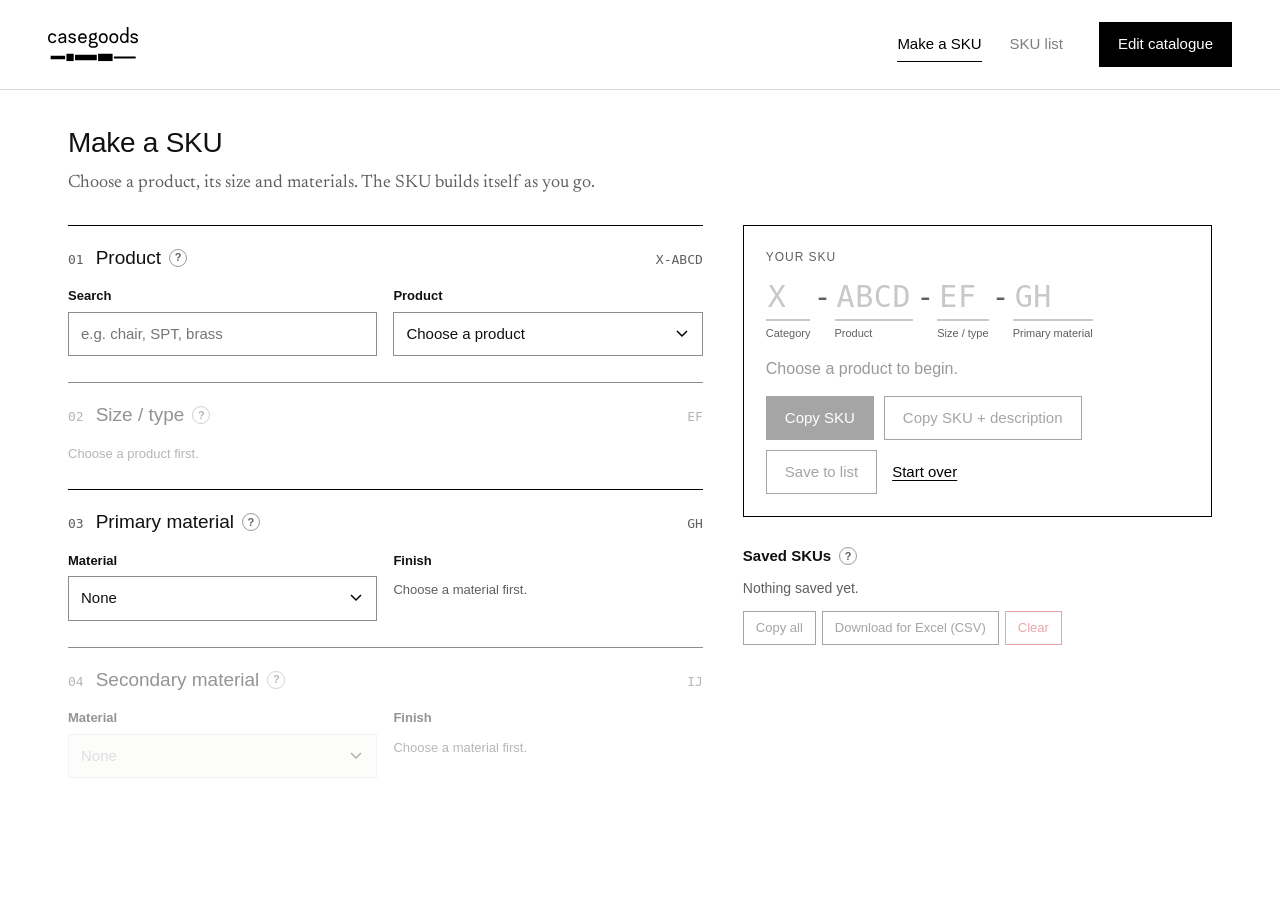
==== index.html @ 6810b8eb "Header like casegoods.in, SKU list with built-in checking, editor changes panel - Header: Casegoods " ====
<!DOCTYPE html>
<html lang="en">
<head>
  <meta charset="UTF-8">
  <meta name="viewport" content="width=device-width, initial-scale=1.0">
  <title>Casegoods SKUs</title>
  <link rel="icon" href="Casegoods_Logo.png">
  <link rel="preconnect" href="https://fonts.googleapis.com">
  <link rel="preconnect" href="https://fonts.gstatic.com" crossorigin>
  <link href="https://fonts.googleapis.com/css2?family=Inter:wght@400;500;600&family=Newsreader:ital,opsz,wght@0,6..72,400;1,6..72,400&display=swap" rel="stylesheet">
  <link rel="stylesheet" href="styles.css">
  <style>
    /* ----- Make a SKU ----- */
    .make { display: grid; grid-template-columns: minmax(0, 1fr); gap: 28px; }
    @media (min-width: 960px) { .make { grid-template-columns: minmax(0, 1.15fr) minmax(360px, .85fr); gap: 40px; align-items: start; } .result-col { position: sticky; top: 110px; } }
    .step { border-top: 1px solid var(--ink); padding: 18px 0 26px; }
    .step-head { display: flex; align-items: baseline; gap: 12px; margin-bottom: 14px; }
    .step-num { font-family: var(--mono); font-size: 13px; color: var(--muted); }
    .step-head h2 { margin: 0; display: flex; align-items: center; gap: 8px; }
    .step-head .seg { margin-left: auto; font-family: var(--mono); font-size: 13px; color: var(--muted); }
    .step.disabled { opacity: .45; }
    .grid2 { display: grid; grid-template-columns: 1fr; gap: 16px; }
    @media (min-width: 640px) { .grid2 { grid-template-columns: 1fr 1fr; } }
    .hint { font-size: 13px; color: var(--muted); margin: 8px 0 0; }
    .product-peek { display: flex; gap: 14px; align-items: center; margin-top: 14px; }
    .product-peek img { width: 84px; height: 84px; object-fit: cover; background: var(--soft); flex: none; }
    .product-peek a { font-size: 14px; }

    /* result */
    .result { border: 1px solid var(--ink); padding: 22px; }
    .sku-segs { display: flex; flex-wrap: wrap; align-items: flex-start; gap: 0; margin: 10px 0 18px; }
    .sku-seg { display: flex; flex-direction: column; min-width: 0; }
    .sku-seg .c { font-family: var(--mono); font-size: 30px; line-height: 1.1; letter-spacing: .02em; padding: 4px 2px 6px; border-bottom: 2px solid var(--ink); }
    .sku-seg .l { font-size: 11px; color: var(--muted); padding-top: 5px; max-width: 120px; line-height: 1.3; }
    .sku-seg.empty .c { color: #c8c8c8; border-bottom-color: #c8c8c8; }
    .sku-dash { font-family: var(--mono); font-size: 30px; line-height: 1.1; padding: 4px 3px 0; color: var(--muted); }
    @media (max-width: 420px) { .sku-seg .c, .sku-dash { font-size: 23px; } }
    .desc { font-family: var(--serif); font-size: 19px; line-height: 1.4; margin: 0 0 16px; min-height: 1.4em; }
    .desc.placeholder { color: var(--faint); font-size: 16px; font-family: var(--sans); }
    .notes .banner { margin: 0 0 12px; }
    .live { font-size: 14px; margin: 0 0 16px; }
    .saved { margin-top: 28px; }
    .saved .table td:first-child { font-family: var(--mono); white-space: nowrap; }
    .saved-tools { display: flex; gap: 6px; flex-wrap: wrap; margin-top: 12px; }

    /* ----- Check ----- */
    .check-grid { display: grid; grid-template-columns: 1fr; gap: 28px; }
    @media (min-width: 960px) { .check-grid { grid-template-columns: 380px 1fr; align-items: start; } }
    .summary { display: flex; gap: 18px; flex-wrap: wrap; font-size: 14px; margin: 0 0 12px; }
    .ok { color: var(--ok); } .err { color: var(--danger); } .warn { color: var(--warn); }
    .check-table td:nth-child(2) { font-family: var(--mono); white-space: nowrap; }
    .check-table .why { font-size: 13px; color: var(--danger); margin-top: 3px; }
    .check-table .why.w { color: var(--warn); }

    /* ----- Code book ----- */
    .list-top { display: flex; gap: 12px; align-items: flex-end; flex-wrap: wrap; margin-bottom: 18px; }
    .list-search { flex: 1; min-width: 260px; max-width: 560px; }
    #bulk { margin-bottom: 24px; }
    .filters { display: flex; flex-wrap: wrap; gap: 6px; margin: 6px 0 10px; }
    .fchip { font: inherit; font-size: 14px; padding: 7px 13px; min-height: 38px; border: 1px solid #8c8c8c; background: var(--paper); cursor: pointer; }
    .fchip:hover { border-color: var(--ink); }
    .fchip[aria-pressed=true] { background: var(--ink); color: var(--paper); border-color: var(--ink); }
    .fchip .n { color: var(--faint); margin-left: 6px; font-size: 12px; }
    .fchip[aria-pressed=true] .n { color: #bbb; }
    .sku-card { border: 1px solid var(--ink); padding: 18px 20px; margin-bottom: 24px; }
    .sku-card.bad { border-color: var(--danger); background: var(--paper) !important; }
    .sku-card .sku-segs { margin: 4px 0 12px; }
    .sku-card .why { font-size: 14px; color: var(--danger); margin-top: 4px; }
    .sku-card .why.w { color: var(--warn); }
    .book-cat { margin-top: 30px; }
    .book-cat h2 { display: flex; gap: 10px; align-items: baseline; border-bottom: 1px solid var(--ink); padding-bottom: 8px; }
    .book-cat h2 .mono { color: var(--muted); font-size: 15px; }
    .book-item { display: grid; grid-template-columns: 70px 1fr; gap: 6px 14px; padding: 12px 0; border-bottom: 1px solid var(--line); }
    @media (min-width: 760px) { .book-item { grid-template-columns: 70px 260px 1fr; } }
    .book-item .code { font-family: var(--mono); font-weight: 600; }
    .book-item .vals { grid-column: 2 / -1; font-size: 14px; color: var(--muted); }
    @media (min-width: 760px) { .book-item .vals { grid-column: auto; } }
    .book-item .vals span { display: inline-block; margin: 0 14px 4px 0; }
    .book-item .vals b { font-family: var(--mono); font-weight: 500; color: var(--text); margin-right: 4px; }
    .retired-tag { font-size: 11px; letter-spacing: .06em; text-transform: uppercase; border: 1px solid var(--faint); color: var(--muted); padding: 1px 6px; margin-left: 8px; }
  </style>
</head>
<body>
<header class="site-header">
  <div class="inner">
    <a class="brand" href="index.html" aria-label="Casegoods SKUs — home"><img src="logo.svg" alt="Casegoods" onerror="this.onerror=null;this.src='Casegoods_Logo.png'"></a>
    <nav class="nav" aria-label="Main">
      <button data-view="make" class="active">Make a SKU</button>
      <button data-view="list">SKU list</button>
      <a class="nav-cta" href="editor.html">Edit catalogue</a>
    </nav>
  </div>
</header>

<main class="page">
  <div id="dataBanner"></div>

  <!-- =========================================================== MAKE -->
  <section id="view-make">
    <h1>Make a SKU</h1>
    <p class="lede">Choose a product, its size and materials. The SKU builds itself as you go.</p>

    <div class="make">
      <div>
        <div class="step" id="step1">
          <div class="step-head"><span class="step-num">01</span><h2>Product
            <button type="button" class="tip" data-tip="Type part of the name or code to narrow the list, then pick the product. Its category letter (F, L, O, H, T) is added automatically.">?</button></h2>
            <span class="seg">X-ABCD</span></div>
          <div class="grid2">
            <div>
              <label for="search">Search</label>
              <input type="search" id="search" placeholder="e.g. chair, SPT, brass" autocomplete="off">
            </div>
            <div>
              <label for="product">Product</label>
              <select id="product"></select>
            </div>
          </div>
          <div id="peek"></div>
        </div>

        <div class="step" id="step2">
          <div class="step-head"><span class="step-num">02</span><h2>Size / type
            <button type="button" class="tip" data-tip="The variation of the product: a size, a version or a type. Products that only come one way use 00.">?</button></h2>
            <span class="seg">EF</span></div>
          <div id="sizeBox"></div>
        </div>

        <div class="step" id="step3">
          <div class="step-head"><span class="step-num">03</span><h2><span id="m1Title">Primary material</span>
            <button type="button" class="tip" data-tip="The main material of the product. If one part comes in several material options, put the part that stays the same here. Example: Standing Straight Lamp: Brass first, Marble base second. Optional — leave as 'None' if materials aren't part of this SKU.">?</button></h2>
            <span class="seg">GH</span></div>
          <div class="grid2">
            <div><label for="mat1">Material</label><select id="mat1"></select></div>
            <div><label>Finish</label><div id="fin1Box"></div></div>
          </div>
        </div>

        <div class="step" id="step4">
          <div class="step-head"><span class="step-num">04</span><h2><span id="m2Title">Secondary material</span>
            <button type="button" class="tip" data-tip="A second material used for a smaller part (e.g. a marble top on a teak base). Only available after a primary material is chosen. Optional.">?</button></h2>
            <span class="seg">IJ</span></div>
          <div class="grid2">
            <div><label for="mat2">Material</label><select id="mat2"></select></div>
            <div><label>Finish</label><div id="fin2Box"></div></div>
          </div>
        </div>
      </div>

      <div class="result-col">
        <div class="result" aria-live="polite">
          <p class="eyebrow">Your SKU</p>
          <div class="sku-segs" id="skuSegs"></div>
          <p class="desc placeholder" id="desc">Choose a product to begin.</p>
          <div class="notes" id="notes"></div>
          <p class="live" id="live"></p>
          <div class="btn-row">
            <button class="btn btn-primary" id="copyBtn" disabled>Copy SKU</button>
            <button class="btn" id="copyBothBtn" disabled title="Copies the SKU and description separated by a tab, so they paste into two spreadsheet cells.">Copy SKU + description</button>
            <button class="btn" id="saveBtn" disabled>Save to list</button>
            <button class="btn btn-link" id="resetBtn">Start over</button>
          </div>
        </div>

        <div class="saved">
          <h3 style="display:flex;align-items:center;gap:8px">Saved SKUs
            <button type="button" class="tip tip-right" data-tip="A list you build up while working. It stays in this browser on this computer only. Download it to share or keep.">?</button></h3>
          <div style="overflow-x:auto"><table class="table"><tbody id="savedBody"></tbody></table></div>
          <p id="savedEmpty" class="muted" style="font-size:14px;margin:0">Nothing saved yet.</p>
          <div class="saved-tools">
            <button class="btn btn-small" id="copyAllBtn">Copy all</button>
            <button class="btn btn-small" id="downloadBtn">Download for Excel (CSV)</button>
            <button class="btn btn-small btn-danger" id="clearBtn">Clear</button>
          </div>
        </div>
      </div>
    </div>
  </section>

  <!-- =========================================================== SKU LIST (+ check) -->
  <section id="view-list" class="hidden">
    <h1>SKU list</h1>
    <p class="lede">Every product, size, material and finish code. Paste a SKU into the search to see what it means.</p>
    <div class="list-top">
      <div class="list-search">
        <label for="bookSearch">Search, or paste a SKU to check it
          <button type="button" class="tip tip-right" data-tip="Type a name or code to filter the list. Paste a whole SKU (e.g. F-RTT-01-T1-M0) to have it explained and checked. Lower case, spaces and odd dashes are fine.">?</button></label>
        <input type="search" id="bookSearch" placeholder="e.g. chair, SPT, brass — or F-RTT-01-T1-M0" autocomplete="off">
      </div>
      <button class="btn" id="bulkToggle" aria-expanded="false">Check a list of SKUs</button>
    </div>
    <div id="skuResult"></div>

    <div id="bulk" class="panel soft hidden">
      <div class="check-grid">
        <div>
          <label for="checkInput">SKUs, one per line
            <button type="button" class="tip tip-right" data-tip="Paste from anywhere: an invoice, a spreadsheet column, an email. Lower case, spaces and odd dashes are tidied up. A zero typed instead of the letter O (and similar) is spotted.">?</button></label>
          <textarea id="checkInput" placeholder="F-RTT-01-T1-M0&#10;o-tbl-02-h1&#10;L-0TL-01"></textarea>
          <div class="btn-row" style="margin-top:12px">
            <button class="btn btn-primary" id="checkBtn">Check</button>
            <button class="btn" id="checkDownload" disabled>Download results</button>
            <button class="btn btn-link" id="checkClear">Clear</button>
          </div>
        </div>
        <div>
          <div class="summary" id="checkSummary"><span class="muted">Results appear here.</span></div>
          <div style="overflow-x:auto">
            <table class="table check-table hidden" id="checkTable">
              <thead><tr><th></th><th>SKU</th><th>Meaning</th><th class="nowrap">On casegoods.in <button type="button" class="tip tip-left tip-down" data-tip="Whether this exact SKU is filled in on a variant in the online shop (updated every Monday).">?</button></th><th></th></tr></thead>
              <tbody id="checkBody"></tbody>
            </table>
          </div>
        </div>
      </div>
    </div>

    <div class="filters" id="filters" role="group" aria-label="Show"></div>
    <label style="margin-top:4px;font-weight:400"><input type="checkbox" id="bookRetired"> Show retired products</label>
    <div id="book"></div>
  </section>
</main>

<div class="toast" id="toast" role="status" aria-live="polite"></div>

<script src="sku-core.js"></script>
<script>
(function () {
  'use strict';
  const $ = (id) => document.getElementById(id);
  const h = (tag, attrs = {}, ...kids) => {
    const n = document.createElement(tag);
    for (const [k, v] of Object.entries(attrs)) {
      if (v === undefined || v === null || v === false) continue;
      if (k.startsWith('on')) n.addEventListener(k.slice(2), v);
      else if (k === 'class') n.className = v;
      else if (k in n && typeof v !== 'string') n[k] = v;
      else n.setAttribute(k, v === true ? '' : v);
    }
    kids.flat().forEach((c) => c != null && c !== false && n.append(c instanceof Node ? c : String(c)));
    return n;
  };
  const SAVED_KEY = 'casegoods-sku-history';
  let catalog = { categories: [], products: [] };
  let materials = [];
  let store = { products: {}, skus: {} };
  let current = null;

  // ---------------------------------------------------------------- helpers
  let toastTimer;
  const toast = (msg, ms = 2500) => {
    const t = $('toast'); t.textContent = msg; t.classList.add('visible');
    clearTimeout(toastTimer); toastTimer = setTimeout(() => t.classList.remove('visible'), ms);
  };
  const copyText = async (text, label) => {
    try { await navigator.clipboard.writeText(text); }
    catch (e) {
      const ta = h('textarea', {}); ta.value = text; document.body.append(ta); ta.select();
      try { document.execCommand('copy'); } finally { ta.remove(); }
    }
    toast(`Copied ${label || text}`);
  };
  const load = (k, d) => { try { return JSON.parse(localStorage.getItem(k)) || d; } catch (e) { return d; } };
  const save = (k, v) => { try { localStorage.setItem(k, JSON.stringify(v)); } catch (e) {} };
  const csvCell = (v) => `"${String(v == null ? '' : v).replace(/"/g, '""')}"`;
  const downloadCsv = (name, rows) => {
    const blob = new Blob(['﻿' + rows.map((r) => r.map(csvCell).join(',')).join('\r\n')], { type: 'text/csv;charset=utf-8' });
    const a = h('a', { href: URL.createObjectURL(blob), download: name });
    document.body.append(a); a.click(); a.remove();
  };
  const today = () => new Date().toISOString().slice(0, 10);
  const productByCode = (code) => catalog.products.find((p) => p.code === code);

  // ---------------------------------------------------------------- views
  const show = (view) => {
    document.querySelectorAll('.nav [data-view]').forEach((b) => b.classList.toggle('active', b.dataset.view === view));
    ['make', 'list'].forEach((v) => $('view-' + v).classList.toggle('hidden', v !== view));
    if (view === 'list') renderBook();
  };
  document.querySelectorAll('.nav [data-view]').forEach((b) => (b.onclick = () => show(b.dataset.view)));

  // ---------------------------------------------------------------- MAKE: controls
  /** A set of radio "chips", or a dropdown when there are many options. */
  const choice = (box, name, items, onPick, opts = {}) => {
    box.innerHTML = '';
    if (!items.length) { box.append(h('p', { class: 'hint', style: 'margin:10px 0 0' }, opts.emptyText || '—')); return () => ''; }
    if (items.length > (opts.maxChips || 12)) {
      const sel = h('select', { onchange: () => onPick(sel.value) }, h('option', { value: '' }, opts.placeholder || 'Choose…'),
        items.map((it) => h('option', { value: it.code }, `${it.code} – ${it.name}`)));
      box.append(sel);
      if (opts.value) sel.value = opts.value;
      return () => sel.value;
    }
    const wrap = h('div', { class: 'chips', role: 'radiogroup' });
    items.forEach((it) => wrap.append(h('label', { class: 'chip', style: 'margin:0;font-weight:400' },
      h('input', { type: 'radio', name, value: it.code, checked: it.code === opts.value, onchange: () => onPick(it.code) }),
      h('span', {}, h('b', {}, it.code), it.name))));
    box.append(wrap);
    return () => { const c = wrap.querySelector('input:checked'); return c ? c.value : ''; };
  };

  const sel = { product: '', size: '', mat1: '', fin1: '', mat2: '', fin2: '' };

  const fillProducts = () => {
    const q = $('search').value.trim().toLowerCase();
    const s = $('product');
    s.innerHTML = '';
    s.append(h('option', { value: '' }, q ? 'Matching products…' : 'Choose a product'));
    let count = 0, only = null;
    catalog.categories.forEach((c) => {
      const items = catalog.products.filter((p) => !p.retired && p.category.trim().toLowerCase() === c.name.toLowerCase())
        .filter((p) => !q || `${p.code} ${p.name} ${(p.sizes || []).map((z) => z.name).join(' ')}`.toLowerCase().includes(q));
      if (!items.length) return;
      s.append(h('optgroup', { label: `${c.code} — ${c.name}` }, items.map((p) => h('option', { value: p.code }, `${p.code}  ${p.name}`))));
      count += items.length; only = items[0];
    });
    if (!count) s.options[0].textContent = 'No match — try another word';
    if (count === 1 && q) { s.value = only.code; if (sel.product !== only.code) pickProduct(only.code); }
    else s.value = catalog.products.some((p) => p.code === sel.product && !p.retired) ? sel.product : '';
  };

  const pickProduct = (code, keep = {}) => {
    sel.product = code;
    const p = productByCode(code);
    // Size
    sel.size = keep.size || '';
    const sizes = p ? SkuCore.sizesFor(p) : [];
    if (p && sizes.length === 1) sel.size = sizes[0].code;
    choice($('sizeBox'), 'size', sizes, (v) => { sel.size = v; update(); },
      { value: sel.size, placeholder: 'Choose size / type', emptyText: 'Choose a product first.' });
    if (p && !(p.sizes && p.sizes.length)) $('sizeBox').append(h('p', { class: 'hint' }, 'This product has no sizes or versions, so its SKUs use 00.'));
    // Part names ("Frame", "Seat"...)
    $('m1Title').textContent = p && p.primaryPart ? `Primary material — ${p.primaryPart}` : 'Primary material';
    $('m2Title').textContent = p && p.secondaryPart ? `Secondary material — ${p.secondaryPart}` : 'Secondary material';
    // Picture + link from the online shop
    const peek = $('peek'); peek.innerHTML = '';
    const sp = p && store.products[p.code];
    if (sp) {
      peek.append(h('div', { class: 'product-peek' },
        sp.thumb || sp.image ? h('img', { src: sp.thumb || sp.image, alt: '', loading: 'lazy', onerror: function () { if (sp.image && this.src !== sp.image) this.src = sp.image; else this.remove(); } }) : null,
        h('div', {}, h('div', {}, sp.title), h('a', { href: sp.url, target: '_blank', rel: 'noopener' }, 'View on casegoods.in ↗'))));
    }
    $('step2').classList.toggle('disabled', !p);
    update();
  };

  const pickMaterial = (which, code, finish = '') => {
    sel['mat' + which] = code;
    sel['fin' + which] = finish;
    const m = materials.find((x) => x.code === code);
    if (m && m.finishes.length === 1) sel['fin' + which] = m.finishes[0].code;
    choice($('fin' + which + 'Box'), 'fin' + which, m ? m.finishes : [], (v) => { sel['fin' + which] = v; update(); },
      { value: sel['fin' + which], placeholder: 'Choose finish', emptyText: 'Choose a material first.', maxChips: 10 });
    if (which === 1 && !code) { $('mat2').value = ''; pickMaterial(2, ''); }
    update();
  };

  // ---------------------------------------------------------------- MAKE: result
  const SEG_LABELS = ['Category', 'Product', 'Size / type', 'Primary material', 'Secondary material'];
  const renderSegs = (codes, labels, box = $('skuSegs'), short = false) => {
    box.innerHTML = '';
    const placeholders = ['X', 'ABCD', 'EF', 'GH', 'IJ'];
    for (let i = 0; i < 5; i++) {
      if (i === 4 && !codes[4] && !codes[3]) break; // keep it short when materials aren't used
      if (short && i >= 3 && !codes[i]) break;
      if (i > 0) box.append(h('span', { class: 'sku-dash' }, '-'));
      box.append(h('div', { class: 'sku-seg' + (codes[i] ? '' : ' empty'), title: labels[i] || SEG_LABELS[i] },
        h('span', { class: 'c' }, codes[i] || placeholders[i]), h('span', { class: 'l' }, labels[i] || SEG_LABELS[i])));
    }
  };

  const update = () => {
    current = null;
    ['copyBtn', 'copyBothBtn', 'saveBtn'].forEach((id) => ($(id).disabled = true));
    const notes = $('notes'); notes.innerHTML = '';
    const live = $('live'); live.innerHTML = '';
    const desc = $('desc');
    const p = productByCode(sel.product);
    $('step4').classList.toggle('disabled', !sel.mat1);
    $('mat2').disabled = !sel.mat1;

    const cat = p && SkuCore.categoryFor(catalog, p);
    const size = p && SkuCore.sizesFor(p).find((z) => z.code === sel.size);
    const m1 = materials.find((x) => x.code === sel.mat1); const f1 = m1 && m1.finishes.find((x) => x.code === sel.fin1);
    const m2 = materials.find((x) => x.code === sel.mat2); const f2 = m2 && m2.finishes.find((x) => x.code === sel.fin2);
    renderSegs(
      [cat && cat.code, p && p.code, size && size.code, m1 && f1 && m1.code + f1.code, m2 && f2 && m2.code + f2.code],
      [cat && cat.name, p && p.name, size && size.name, m1 && f1 && SkuCore.materialLabel(m1, f1), m2 && f2 && SkuCore.materialLabel(m2, f2)]);

    if (!p) { desc.className = 'desc placeholder'; desc.textContent = 'Choose a product to begin.'; return; }
    const r = SkuCore.buildSku(catalog, materials, { productCode: sel.product, sizeCode: sel.size, mat1: sel.mat1, fin1: sel.fin1, mat2: sel.mat2, fin2: sel.fin2 });
    if (r.error) { desc.className = 'desc placeholder'; desc.textContent = r.error; return; }

    current = r;
    desc.className = 'desc'; desc.textContent = r.description;
    r.notes.forEach((n) => notes.append(h('div', { class: 'banner banner-warn' }, n)));
    ['copyBtn', 'copyBothBtn', 'saveBtn'].forEach((id) => ($(id).disabled = false));
    history.replaceState(null, '', '#' + r.sku);

    // Is it on the online shop? Is the shop using the same thing with the materials the other way round?
    const onShop = store.skus[r.sku];
    if (onShop) {
      live.append(h('span', { class: 'ok' }, '● '), 'Live on casegoods.in — ', h('a', { href: onShop.url, target: '_blank', rel: 'noopener' }, `${onShop.product}, ${onShop.variant}`));
    } else if (sel.mat1 && sel.mat2) {
      const swapped = r.sku.split('-'); [swapped[3], swapped[4]] = [swapped[4], swapped[3]];
      const alt = swapped.join('-');
      if (store.skus[alt]) {
        notes.append(h('div', { class: 'banner banner-warn' }, `The online shop lists this as ${alt} — the same materials in the other order. Use the same order so one item doesn't get two SKUs. `,
          h('button', { class: 'btn btn-small', style: 'margin-top:8px', onclick: () => setFromSku(alt) }, `Switch to ${alt}`)));
      }
    }
  };

  /** Fill the form from an existing SKU (from the Check view, a saved item, or the page address). */
  const setFromSku = (text) => {
    const r = SkuCore.parseSku(catalog, materials, text);
    if (!r.ok) { toast(r.errors[0] || 'Not a valid SKU'); return false; }
    const [, code, size, g, i] = r.sku.split('-');
    $('search').value = '';
    sel.product = code; fillProducts();
    pickProduct(code, { size });
    $('mat1').value = g ? g[0] : ''; pickMaterial(1, g ? g[0] : '', g ? g[1] : '');
    $('mat2').value = i ? i[0] : ''; pickMaterial(2, i ? i[0] : '', i ? i[1] : '');
    show('make');
    return true;
  };

  // ---------------------------------------------------------------- saved list
  let saved = load(SAVED_KEY, []);
  const renderSaved = () => {
    const body = $('savedBody'); body.innerHTML = '';
    saved.forEach((s, idx) => body.append(h('tr', {},
      h('td', {}, s.sku),
      h('td', {}, s.description),
      h('td', { class: 'nowrap' },
        h('button', { class: 'btn btn-small btn-link', onclick: () => copyText(s.sku) }, 'Copy'),
        h('button', { class: 'btn btn-small btn-link', title: 'Remove', 'aria-label': 'Remove', onclick: () => { saved.splice(idx, 1); save(SAVED_KEY, saved); renderSaved(); } }, '✕')))));
    $('savedEmpty').classList.toggle('hidden', saved.length > 0);
    ['copyAllBtn', 'downloadBtn', 'clearBtn'].forEach((id) => ($(id).disabled = !saved.length));
  };
  $('saveBtn').onclick = () => {
    if (!current) return;
    if (saved.some((s) => s.sku === current.sku)) return toast(`${current.sku} is already in your list`);
    saved.unshift({ sku: current.sku, description: current.description, date: new Date().toISOString() });
    save(SAVED_KEY, saved); renderSaved(); toast(`Saved ${current.sku}`);
  };
  $('copyBtn').onclick = () => current && copyText(current.sku);
  $('copyBothBtn').onclick = () => current && copyText(`${current.sku}\t${current.description}`, `${current.sku} + description`);
  $('copyAllBtn').onclick = () => copyText(saved.map((s) => `${s.sku}\t${s.description}`).join('\n'), `${saved.length} SKUs`);
  $('downloadBtn').onclick = () => downloadCsv(`casegoods-skus-${today()}.csv`, [['SKU', 'Description', 'Saved']].concat(saved.map((s) => [s.sku, s.description, (s.date || '').slice(0, 10)])));
  $('clearBtn').onclick = () => { if (confirm('Remove all saved SKUs from this browser?')) { saved = []; save(SAVED_KEY, saved); renderSaved(); } };
  $('resetBtn').onclick = () => {
    $('search').value = ''; sel.product = ''; fillProducts(); pickProduct('');
    $('mat1').value = ''; pickMaterial(1, '');
    history.replaceState(null, '', location.pathname);
  };
  $('search').addEventListener('input', fillProducts);
  $('product').onchange = () => pickProduct($('product').value);
  $('mat1').onchange = () => pickMaterial(1, $('mat1').value);
  $('mat2').onchange = () => pickMaterial(2, $('mat2').value);

  // ---------------------------------------------------------------- CHECK
  let checkRows = [];
  const runCheck = () => {
    const lines = $('checkInput').value.split(/[\n,;\t]+/).map((s) => s.trim()).filter(Boolean);
    const seen = new Map();
    checkRows = lines.map((line) => {
      const r = SkuCore.parseSku(catalog, materials, line);
      if (r.ok) {
        if (seen.has(r.sku)) r.warnings.push(`Listed twice (also line ${seen.get(r.sku)}).`);
        else seen.set(r.sku, lines.indexOf(line) + 1);
      }
      return r;
    });
    const body = $('checkBody'); body.innerHTML = '';
    checkRows.forEach((r) => {
      const status = !r.ok ? ['✕', 'err', 'Problem'] : r.warnings.filter((w) => !/^Read as/.test(w)).length ? ['!', 'warn', 'Check'] : ['✓', 'ok', 'Valid'];
      const onShop = r.ok && store.skus[r.sku];
      body.append(h('tr', {},
        h('td', { class: status[1], title: status[2], style: 'font-weight:700' }, status[0]),
        h('td', {}, r.sku || r.input, r.sku !== r.input.trim() ? h('div', { class: 'muted', style: 'font-size:12px' }, `typed: ${r.input}`) : null),
        h('td', {},
          r.ok ? h('span', { class: 'serif', style: 'font-size:16px' }, r.description) : null,
          r.errors.map((e) => h('div', { class: 'why' }, e)),
          r.warnings.filter((w) => !/^Read as/.test(w)).map((w) => h('div', { class: 'why w' }, w)),
          r.suggestions.map((s) => h('div', { style: 'margin-top:6px' }, 'Did you mean ', h('button', { class: 'btn btn-small', onclick: () => setFromSku(s) }, s), '?'))),
        h('td', { style: 'font-size:13px' }, onShop ? h('a', { href: onShop.url, target: '_blank', rel: 'noopener' }, 'Yes ↗') : h('span', { class: 'muted' }, r.ok ? 'No' : '')),
        h('td', {}, r.ok ? h('button', { class: 'btn btn-small', onclick: () => setFromSku(r.sku) }, 'Open') : null)));
    });
    $('checkTable').classList.toggle('hidden', !checkRows.length);
    const ok = checkRows.filter((r) => r.ok).length;
    $('checkSummary').innerHTML = '';
    if (checkRows.length) $('checkSummary').append(
      h('span', {}, `${checkRows.length} checked`), h('span', { class: 'ok' }, `${ok} valid`),
      checkRows.length - ok ? h('span', { class: 'err' }, `${checkRows.length - ok} with problems`) : '');
    $('checkDownload').disabled = !checkRows.length;
  };
  let checkTimer;
  $('checkInput').addEventListener('input', () => { clearTimeout(checkTimer); checkTimer = setTimeout(runCheck, 300); });
  $('checkBtn').onclick = runCheck;
  $('checkClear').onclick = () => { $('checkInput').value = ''; runCheck(); };
  $('checkDownload').onclick = () => downloadCsv(`casegoods-sku-check-${today()}.csv`, [['As typed', 'SKU', 'Valid', 'Meaning', 'Problems', 'On casegoods.in']]
    .concat(checkRows.map((r) => [r.input, r.sku, r.ok ? 'yes' : 'no', r.description, r.errors.concat(r.warnings.filter((w) => !/^Read as/.test(w)), r.suggestions.map((s) => `Did you mean ${s}?`)).join(' '), r.ok && store.skus[r.sku] ? 'yes' : ''])));

  // ---------------------------------------------------------------- SKU LIST (search, filters, single + bulk check)
  let filter = '';   // '' = everything, a category code, or 'materials'
  const looksLikeSku = (q) => /^[a-z]\s*[-–—_.\s]\s*[a-z0-9]{3,4}([-–—_.\s]|$)/i.test(q.trim());

  const renderFilters = () => {
    const box = $('filters'); box.innerHTML = '';
    const count = (c) => catalog.products.filter((p) => !p.retired && p.category.trim().toLowerCase() === c.name.toLowerCase()).length;
    const chip = (value, label, n) => h('button', { class: 'fchip', 'aria-pressed': String(filter === value), onclick: () => { filter = value; renderBook(); } },
      label, n != null ? h('span', { class: 'n' }, n) : null);
    box.append(chip('', 'All'), ...catalog.categories.map((c) => chip(c.code, c.name, count(c))), chip('materials', 'Materials & finishes', materials.length));
  };

  const renderSkuCard = (raw) => {
    const box = $('skuResult'); box.innerHTML = '';
    if (!looksLikeSku(raw)) return null;
    const r = SkuCore.parseSku(catalog, materials, raw);
    const card = h('div', { class: 'sku-card' + (r.ok ? '' : ' bad') });
    const segs = h('div', { class: 'sku-segs' });
    renderSegs(r.segments.map((x) => x.code), r.segments.map((x) => (x.ok ? x.meaning : '✕ ' + x.meaning)), segs, true);
    const onShop = r.ok && store.skus[r.sku];
    card.append(...[
      h('p', { class: 'eyebrow' }, r.ok ? '✓ Valid SKU' : '✕ Not a valid SKU'), segs,
      r.ok ? h('p', { class: 'desc', style: 'margin-bottom:8px' }, r.description) : null,
      r.errors.map((e) => h('div', { class: 'why' }, e)),
      r.warnings.filter((w) => !/^Read as/.test(w)).map((w) => h('div', { class: 'why w' }, w)),
      onShop ? h('p', { class: 'live', style: 'margin:8px 0 0' }, h('span', { class: 'ok' }, '● '), 'Live on casegoods.in — ', h('a', { href: onShop.url, target: '_blank', rel: 'noopener' }, `${onShop.product}, ${onShop.variant}`)) : null,
      h('div', { class: 'btn-row', style: 'margin-top:14px' },
        r.ok ? h('button', { class: 'btn btn-small', onclick: () => copyText(r.sku) }, 'Copy') : null,
        r.ok ? h('button', { class: 'btn btn-small', onclick: () => setFromSku(r.sku) }, 'Open in Make a SKU') : null,
        r.suggestions.map((sug) => h('button', { class: 'btn btn-small btn-primary', onclick: () => { $('bookSearch').value = sug; renderBook(); } }, `Did you mean ${sug}?`)))].flat().filter(Boolean));
    box.append(card);
    return r;
  };

  const renderBook = () => {
    renderFilters();
    const raw = $('bookSearch').value;
    const parsed = renderSkuCard(raw);
    // A pasted SKU narrows the list to its product; otherwise filter by the words typed.
    const q = parsed ? '' : raw.trim().toLowerCase();
    const onlyCode = parsed ? (parsed.segments[1] && parsed.segments[1].code) : '';
    const showRetired = $('bookRetired').checked || !!parsed;
    const box = $('book'); box.innerHTML = '';
    const match = (...xs) => !q || xs.join(' ').toLowerCase().includes(q);
    if (filter !== 'materials') catalog.categories.forEach((c) => {
      if (filter && filter !== c.code) return;
      const items = catalog.products.filter((p) => p.category.trim().toLowerCase() === c.name.toLowerCase() && (showRetired || !p.retired)
        && (!onlyCode || p.code === onlyCode) && match(p.code, p.name, c.name, (p.sizes || []).map((s) => s.name).join(' ')));
      if (!items.length) return;
      box.append(h('div', { class: 'book-cat' }, h('h2', {}, h('span', { class: 'mono' }, c.code), c.name, h('span', { class: 'muted', style: 'font-size:13px;margin-left:auto' }, `${items.length}`)),
        items.map((p) => h('div', { class: 'book-item' },
          h('div', { class: 'code' }, p.code),
          h('div', {}, p.name, p.retired ? h('span', { class: 'retired-tag', title: 'Not for new SKUs. The code stays reserved so it is never reused.' }, 'Retired') : null,
            h('div', { style: 'font-size:13px' },
              h('a', { href: '#' + SkuCore.categoryCodeFor(catalog, p) + '-' + p.code + '-' + SkuCore.sizesFor(p)[0].code, class: 'muted' }, 'Make'), ' · ',
              store.products[p.code] ? [h('a', { href: store.products[p.code].url, target: '_blank', rel: 'noopener', class: 'muted' }, 'casegoods.in ↗'), ' · '] : null,
              h('a', { href: 'editor.html#' + p.code, class: 'muted' }, 'Edit'))),
          h('div', { class: 'vals' }, SkuCore.sizesFor(p).map((s) => h('span', {}, h('b', {}, s.code), s.name)))))));
    });
    if (!filter || filter === 'materials') {
      const usedMats = parsed ? parsed.segments.slice(3).map((x) => x.code[0]) : null;
      const mats = materials.filter((m) => (!usedMats || usedMats.includes(m.code)) && match(m.code, m.name, m.finishes.map((f) => f.name).join(' ')));
      if (mats.length) box.append(h('div', { class: 'book-cat' }, h('h2', {}, 'Materials & finishes'),
        mats.map((m) => h('div', { class: 'book-item' }, h('div', { class: 'code' }, m.code), h('div', {}, m.name),
          h('div', { class: 'vals' }, m.finishes.map((f) => h('span', {}, h('b', {}, m.code + f.code), f.name)))))));
    }
    if (!box.children.length) box.append(h('p', { class: 'muted', style: 'margin-top:24px' }, 'Nothing matches that search.'));
  };
  const toggleBulk = (open) => {
    const box = $('bulk');
    const willOpen = open === undefined ? box.classList.contains('hidden') : open;
    box.classList.toggle('hidden', !willOpen);
    $('bulkToggle').setAttribute('aria-expanded', String(willOpen));
    $('bulkToggle').textContent = willOpen ? 'Close list check' : 'Check a list of SKUs';
    if (willOpen) $('checkInput').focus();
  };
  $('bulkToggle').onclick = () => toggleBulk();
  $('bookSearch').addEventListener('input', renderBook);
  $('bookRetired').addEventListener('change', renderBook);

  // ---------------------------------------------------------------- start
  const getJson = async (name, optional) => {
    try {
      const res = await fetch(`${name}?v=${Date.now()}`, { cache: 'no-store' });
      if (!res.ok) throw new Error(`${name} could not be downloaded (${res.status}).`);
      try { return await res.json(); } catch (e) { throw new Error(`${name} has a typing mistake (missing comma, quote or bracket).`); }
    } catch (e) { if (optional) return null; throw e; }
  };
  const banner = (errors, fatal) => {
    const box = $('dataBanner'); box.innerHTML = '';
    if (!errors.length) return;
    box.append(h('div', { class: 'banner banner-error' },
      h('strong', {}, fatal ? 'The product list could not be loaded. ' : 'The catalogue has problems that could produce wrong SKUs. '),
      fatal ? 'Please try again in a minute, or tell whoever looks after the catalogue.' : h('span', {}, 'Please tell whoever looks after it, or fix them in the ', h('a', { href: 'editor.html' }, 'catalogue editor'), '.'),
      h('ul', {}, errors.slice(0, 8).map((e) => h('li', {}, e)), errors.length > 8 ? h('li', {}, `…and ${errors.length - 8} more.`) : null)));
  };

  (async () => {
    renderSaved(); renderSegs([], []);
    try {
      const [p, m, s] = await Promise.all([getJson('products.json'), getJson('materials.json'), getJson('store.json', true)]);
      catalog = p; materials = m; if (s && s.skus) store = s;
    } catch (e) {
      banner([e.message], true);
      ['search', 'product', 'mat1', 'mat2'].forEach((id) => ($(id).disabled = true));
      return;
    }
    banner(SkuCore.validate(catalog, materials).errors, false);
    catalog.categories = catalog.categories || [];
    catalog.products = (catalog.products || []).filter((p) => p && p.code && p.name);
    materials = (Array.isArray(materials) ? materials : []).filter((m) => m && m.code && Array.isArray(m.finishes));

    const matOptions = (none) => [h('option', { value: '' }, none)].concat(materials.map((m) => h('option', { value: m.code }, `${m.code} – ${m.name}`)));
    $('mat1').append(...matOptions('None'));
    $('mat2').append(...matOptions('None'));
    fillProducts(); pickProduct(''); pickMaterial(1, ''); pickMaterial(2, '');
    const fromAddress = () => {
      const sku = decodeURIComponent(location.hash.slice(1));
      if (sku === 'list' || sku === 'book') return show('list');
      if (sku === 'check') { show('list'); return toggleBulk(true); }
      if (sku && (!current || current.sku !== sku)) setFromSku(sku);
    };
    fromAddress();
    window.addEventListener('hashchange', fromAddress);
  })();
})();
</script>
</body>
</html>
---- styles.css ----
/*
 * Shared look for index.html (make / check SKUs) and editor.html (catalogue editor).
 * Follows casegoods.in: black on white, grotesk type, serif accents, square corners, thin rules.
 * Usability comes first: big targets, one obvious primary button, visible focus, clear errors.
 */
:root {
  --ink: #000;
  --paper: #fff;
  --text: #111;
  --muted: #5f5f5f;      /* passes contrast on white */
  --faint: #9a9a9a;
  --line: #d9d9d9;
  --line-strong: #000;
  --soft: #f5f5f3;       /* panels */
  --danger: #c4000f;     /* casegoods red, darkened slightly for readable text */
  --danger-bg: #fff1f2;
  --warn: #7a5200;
  --warn-bg: #fff7e0;
  --ok: #156b2e;
  --ok-bg: #edf8ef;
  --sans: 'Helvetica Neue', Helvetica, 'Inter', Arial, sans-serif;
  --serif: 'Newsreader', 'Freight Text Pro', Georgia, serif;
  --mono: ui-monospace, 'SF Mono', Menlo, Consolas, monospace;   /* clear 0 vs O in codes */
}

* { box-sizing: border-box; }
html { -webkit-text-size-adjust: 100%; }
body {
  margin: 0;
  font-family: var(--sans);
  font-size: 15px;
  line-height: 1.5;
  color: var(--text);
  background: var(--paper);
}
a { color: inherit; }
img { max-width: 100%; }
.hidden { display: none !important; }
.muted { color: var(--muted); }
.mono { font-family: var(--mono); }
.serif { font-family: var(--serif); }

/* ---------- header / navigation (shared by both pages; laid out like casegoods.in) ---------- */
.site-header { background: var(--paper); position: sticky; top: 0; z-index: 20; border-bottom: 1px solid var(--line); }
.site-header .inner { padding: 22px 48px; display: flex; align-items: center; gap: 32px; flex-wrap: wrap; }
.brand { display: block; flex: none; line-height: 0; }
.brand img { width: 90px; height: auto; display: block; }
.nav { display: flex; align-items: center; gap: 6px 28px; flex-wrap: wrap; margin-left: auto; }
.nav a, .nav button {
  font: inherit; font-size: 15px; background: none; border: 0; cursor: pointer; color: var(--ink); opacity: .5;
  padding: 6px 0; text-decoration: none; border-bottom: 1px solid transparent; transition: opacity .2s;
}
.nav a:hover, .nav button:hover { opacity: 1; }
.nav .active { opacity: 1; border-bottom-color: var(--ink); }
.nav .nav-cta { opacity: 1; background: var(--ink); color: var(--paper); padding: 10px 18px; margin-left: 8px; border: 1px solid var(--ink); }
.nav .nav-cta:hover { background: #333; }
.nav .nav-cta.active { background: var(--paper); color: var(--ink); }

.page { max-width: 1240px; margin: 0 auto; padding: 32px 48px 80px; }
@media (max-width: 900px) {
  .site-header .inner { padding: 16px 20px; gap: 12px 20px; }
  .page { padding: 24px 20px 64px; }
}
@media (max-width: 560px) {
  .brand img { width: 76px; }
  .nav { gap: 4px 18px; }
  .nav .nav-cta { padding: 8px 12px; margin-left: 0; }
}

/* ---------- type ---------- */
h1 { font-size: 28px; font-weight: 400; letter-spacing: -0.01em; margin: 0 0 6px; }
h2 { font-size: 19px; font-weight: 500; margin: 0 0 14px; }
h3 { font-size: 15px; font-weight: 600; margin: 0 0 10px; }
.lede { font-family: var(--serif); font-size: 18px; color: var(--muted); margin: 0 0 28px; max-width: 46em; }
.eyebrow { font-size: 12px; letter-spacing: .08em; text-transform: uppercase; color: var(--muted); margin: 0 0 6px; }

/* ---------- panels ---------- */
.panel { border: 1px solid var(--line); padding: 22px; background: var(--paper); }
.panel + .panel { margin-top: 20px; }
.panel.soft { background: var(--soft); border-color: transparent; }

/* ---------- form controls ---------- */
label, .label { display: flex; align-items: center; gap: 6px; font-size: 13px; font-weight: 600; color: var(--text); margin: 0 0 6px; }
select, input[type=text], input[type=search], input[type=password], textarea {
  width: 100%; font: inherit; font-size: 15px; color: var(--text); background: var(--paper);
  border: 1px solid #8c8c8c; border-radius: 0; padding: 10px 12px; min-height: 44px;
}
textarea { min-height: 140px; font-family: var(--mono); font-size: 14px; resize: vertical; }
select { appearance: none; -webkit-appearance: none; padding-right: 36px; cursor: pointer;
  background-image: url("data:image/svg+xml,%3Csvg xmlns='http://www.w3.org/2000/svg' width='12' height='8'%3E%3Cpath d='M1 1l5 5 5-5' stroke='%23000' fill='none' stroke-width='1.5'/%3E%3C/svg%3E");
  background-repeat: no-repeat; background-position: right 14px center; }
select:disabled, input:disabled { background-color: var(--soft); color: var(--faint); border-color: var(--line); cursor: not-allowed; }
:focus-visible { outline: 2px solid var(--ink); outline-offset: 2px; }
select:focus, input:focus, textarea:focus { outline: 2px solid var(--ink); outline-offset: -1px; border-color: var(--ink); }
.bad { border-color: var(--danger) !important; background-color: var(--danger-bg) !important; }
.code-input { font-family: var(--mono); text-transform: uppercase; }

/* choice "chips" (radio buttons that look like buttons) */
.chips { display: flex; flex-wrap: wrap; gap: 8px; }
.chip { position: relative; }
.chip input { position: absolute; opacity: 0; inset: 0; margin: 0; cursor: pointer; }
.chip span {
  display: inline-flex; align-items: baseline; gap: 8px; padding: 9px 13px; min-height: 42px;
  border: 1px solid #8c8c8c; background: var(--paper); font-size: 14px; cursor: pointer; user-select: none;
}
.chip span b { font-family: var(--mono); font-weight: 500; color: var(--muted); font-size: 13px; }
.chip:hover span { border-color: var(--ink); }
.chip input:checked + span { background: var(--ink); color: var(--paper); border-color: var(--ink); }
.chip input:checked + span b { color: #cfcfcf; }
.chip input:focus-visible + span { outline: 2px solid var(--ink); outline-offset: 2px; }

/* ---------- buttons ---------- */
.btn {
  display: inline-flex; align-items: center; justify-content: center; gap: 8px;
  font: inherit; font-size: 15px; font-weight: 500; line-height: 1.2; text-decoration: none;
  min-height: 44px; padding: 10px 18px; border: 1px solid var(--ink); border-radius: 0; cursor: pointer;
  background: var(--paper); color: var(--ink);
}
.btn:hover:not(:disabled) { background: var(--soft); }
.btn-primary { background: var(--ink); color: var(--paper); }
.btn-primary:hover:not(:disabled) { background: #333; }
.btn-danger { color: var(--danger); border-color: var(--danger); }
.btn-danger:hover:not(:disabled) { background: var(--danger-bg); }
.btn-link { border-color: transparent; background: none; text-decoration: underline; text-underline-offset: 3px; padding-left: 4px; padding-right: 4px; }
.btn-link:hover:not(:disabled) { background: none; color: var(--muted); }
.btn-small { min-height: 34px; padding: 6px 12px; font-size: 13px; }
.btn:disabled { opacity: .35; cursor: not-allowed; }
.btn-row { display: flex; gap: 10px; flex-wrap: wrap; align-items: center; }

/* ---------- help tooltips: a small (?) next to anything that needs explaining ---------- */
.tip {
  position: relative; display: inline-flex; align-items: center; justify-content: center;
  width: 18px; height: 18px; border-radius: 50%; border: 1px solid var(--faint); color: var(--muted);
  font: 600 11px/1 var(--sans); background: var(--paper); cursor: help; padding: 0; flex: none;
}
.tip:hover, .tip:focus { border-color: var(--ink); color: var(--ink); }
.tip::after {
  content: attr(data-tip); position: absolute; left: 50%; bottom: calc(100% + 8px); transform: translateX(-50%);
  width: max-content; padding: 10px 12px; background: var(--ink); color: var(--paper);
  font: 400 13px/1.45 var(--sans); text-align: left; white-space: normal; letter-spacing: 0; text-transform: none;
  max-width: min(280px, 80vw); pointer-events: none; z-index: 50; display: none;
}
.tip:hover::after, .tip:focus::after { display: block; }
.tip.tip-left::after { left: auto; right: -8px; transform: none; }
.tip.tip-down::after { bottom: auto; top: calc(100% + 8px); }
.tip.tip-right::after { left: -8px; transform: none; }

/* ---------- messages ---------- */
.banner { padding: 14px 16px; margin: 0 0 20px; font-size: 14px; line-height: 1.5; border-left: 3px solid; }
.banner ul { margin: 6px 0 0; padding-left: 18px; }
.banner li + li { margin-top: 3px; }
.banner-error { background: var(--danger-bg); border-color: var(--danger); color: #5c0007; }
.banner-warn { background: var(--warn-bg); border-color: #d9a400; color: #4d3400; }
.banner-ok { background: var(--ok-bg); border-color: var(--ok); color: #0b3d1a; }
.banner-info { background: var(--soft); border-color: var(--ink); }
.status-dot { display: inline-block; width: 8px; height: 8px; border-radius: 50%; margin-right: 6px; vertical-align: middle; }

/* ---------- tables ---------- */
.table { width: 100%; border-collapse: collapse; font-size: 14px; }
.table th { text-align: left; font-weight: 500; font-size: 12px; letter-spacing: .06em; text-transform: uppercase; color: var(--muted);
  padding: 8px 10px 8px 0; border-bottom: 1px solid var(--ink); }
.table td { padding: 10px 10px 10px 0; border-bottom: 1px solid var(--line); vertical-align: top; }
.table td.nowrap, .table th.nowrap { white-space: nowrap; }

/* ---------- toast ---------- */
.toast { position: fixed; left: 50%; bottom: 24px; transform: translate(-50%, 160%); background: var(--ink); color: var(--paper);
  padding: 12px 18px; font-size: 14px; transition: transform .2s ease, visibility .2s; z-index: 100; max-width: calc(100% - 32px); visibility: hidden; }
.toast.visible { transform: translate(-50%, 0); visibility: visible; }

details > summary { cursor: pointer; }
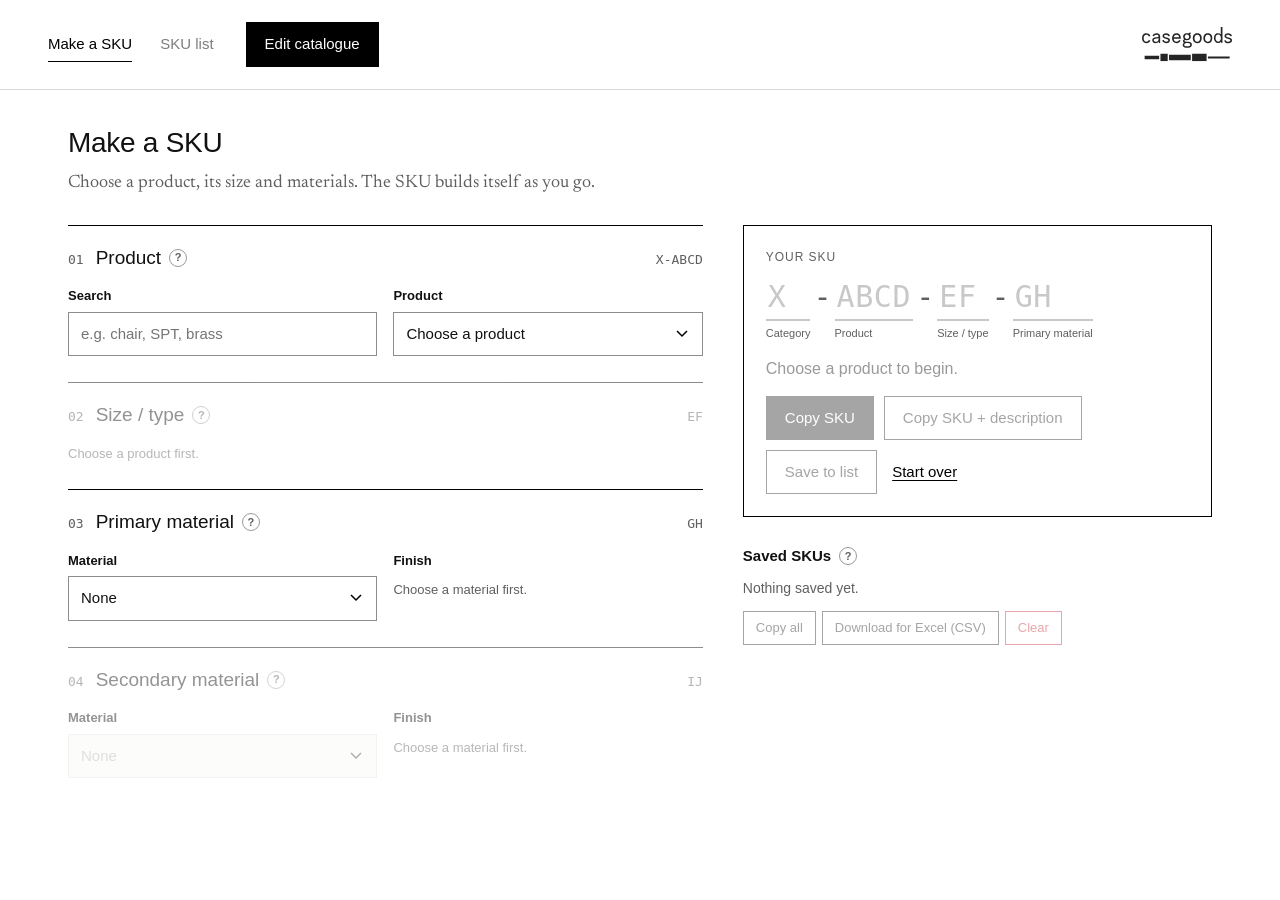
==== commit 34b596e1: "Bespoke status, notes and files links, logo on the right, spreadsheet export - Header: menu and Edit" ====
--- a/index.html
+++ b/index.html
@@ -77,6 +77,7 @@
     @media (min-width: 760px) { .book-item .vals { grid-column: auto; } }
     .book-item .vals span { display: inline-block; margin: 0 14px 4px 0; }
     .book-item .vals b { font-family: var(--mono); font-weight: 500; color: var(--text); margin-right: 4px; }
+    .stage-tag { font-size: 11px; letter-spacing: .06em; text-transform: uppercase; border: 1px solid var(--ink); padding: 1px 6px; margin-right: 8px; }
     .retired-tag { font-size: 11px; letter-spacing: .06em; text-transform: uppercase; border: 1px solid var(--faint); color: var(--muted); padding: 1px 6px; margin-left: 8px; }
   </style>
 </head>
@@ -188,6 +189,7 @@
         <input type="search" id="bookSearch" placeholder="e.g. chair, SPT, brass — or F-RTT-01-T1-M0" autocomplete="off">
       </div>
       <button class="btn" id="bulkToggle" aria-expanded="false">Check a list of SKUs</button>
+      <button class="btn" id="exportBtn" title="Every product and size, with category, status, notes and links — for price lists, exhibition sheets or stock takes.">Download as spreadsheet</button>
     </div>
     <div id="skuResult"></div>
 
@@ -307,13 +309,16 @@
     s.innerHTML = '';
     s.append(h('option', { value: '' }, q ? 'Matching products…' : 'Choose a product'));
     let count = 0, only = null;
-    catalog.categories.forEach((c) => {
-      const items = catalog.products.filter((p) => !p.retired && p.category.trim().toLowerCase() === c.name.toLowerCase())
-        .filter((p) => !q || `${p.code} ${p.name} ${(p.sizes || []).map((z) => z.name).join(' ')}`.toLowerCase().includes(q));
+    const matches = (p) => !q || `${p.code} ${p.name} ${p.notes || ''} ${(p.sizes || []).map((z) => z.name).join(' ')}`.toLowerCase().includes(q);
+    const group = (label, items) => {
       if (!items.length) return;
-      s.append(h('optgroup', { label: `${c.code} — ${c.name}` }, items.map((p) => h('option', { value: p.code }, `${p.code}  ${p.name}`))));
+      s.append(h('optgroup', { label }, items.map((p) => h('option', { value: p.code }, `${p.code}  ${p.name}`))));
       count += items.length; only = items[0];
-    });
+    };
+    catalog.categories.forEach((c) => group(`${c.code} — ${c.name}`,
+      catalog.products.filter((p) => !p.retired && !p.bespoke && p.category.trim().toLowerCase() === c.name.toLowerCase() && matches(p))));
+    // Bespoke pieces, one-offs and prototypes: listed separately so nobody mistakes them for catalogue products.
+    group('Bespoke & one-offs', catalog.products.filter((p) => p.bespoke && !p.retired && matches(p)));
     if (!count) s.options[0].textContent = 'No match — try another word';
     if (count === 1 && q) { s.value = only.code; if (sel.product !== only.code) pickProduct(only.code); }
     else s.value = catalog.products.some((p) => p.code === sel.product && !p.retired) ? sel.product : '';
@@ -335,10 +340,16 @@
     // Picture + link from the online shop
     const peek = $('peek'); peek.innerHTML = '';
     const sp = p && store.products[p.code];
-    if (sp) {
+    if (p && (sp || p.notes || p.link || p.bespoke)) {
       peek.append(h('div', { class: 'product-peek' },
-        sp.thumb || sp.image ? h('img', { src: sp.thumb || sp.image, alt: '', loading: 'lazy', onerror: function () { if (sp.image && this.src !== sp.image) this.src = sp.image; else this.remove(); } }) : null,
-        h('div', {}, h('div', {}, sp.title), h('a', { href: sp.url, target: '_blank', rel: 'noopener' }, 'View on casegoods.in ↗'))));
+        sp && (sp.thumb || sp.image) ? h('img', { src: sp.thumb || sp.image, alt: '', loading: 'lazy', onerror: function () { if (sp.image && this.src !== sp.image) this.src = sp.image; else this.remove(); } }) : null,
+        h('div', {},
+          h('div', {}, p.bespoke ? h('span', { class: 'stage-tag' }, 'Bespoke') : null, sp ? sp.title : p.name),
+          p.notes ? h('div', { class: 'serif', style: 'font-size:16px;color:var(--muted)' }, p.notes) : null,
+          h('div', { style: 'font-size:14px' },
+            sp ? h('a', { href: sp.url, target: '_blank', rel: 'noopener' }, 'View on casegoods.in ↗') : null,
+            sp && p.link ? ' · ' : null,
+            p.link ? h('a', { href: p.link, target: '_blank', rel: 'noopener' }, 'Drawings & files ↗') : null))));
     }
     $('step2').classList.toggle('disabled', !p);
     update();
@@ -511,7 +522,9 @@
     const count = (c) => catalog.products.filter((p) => !p.retired && p.category.trim().toLowerCase() === c.name.toLowerCase()).length;
     const chip = (value, label, n) => h('button', { class: 'fchip', 'aria-pressed': String(filter === value), onclick: () => { filter = value; renderBook(); } },
       label, n != null ? h('span', { class: 'n' }, n) : null);
-    box.append(chip('', 'All'), ...catalog.categories.map((c) => chip(c.code, c.name, count(c))), chip('materials', 'Materials & finishes', materials.length));
+    const bespokeCount = catalog.products.filter((p) => p.bespoke && !p.retired).length;
+    box.append(chip('', 'All'), ...catalog.categories.map((c) => chip(c.code, c.name, count(c))),
+      ...(bespokeCount ? [chip('bespoke', 'Bespoke & one-offs', bespokeCount)] : []), chip('materials', 'Materials & finishes', materials.length));
   };
 
   const renderSkuCard = (raw) => {
@@ -547,17 +560,21 @@
     const box = $('book'); box.innerHTML = '';
     const match = (...xs) => !q || xs.join(' ').toLowerCase().includes(q);
     if (filter !== 'materials') catalog.categories.forEach((c) => {
-      if (filter && filter !== c.code) return;
+      if (filter && filter !== c.code && filter !== 'bespoke') return;
       const items = catalog.products.filter((p) => p.category.trim().toLowerCase() === c.name.toLowerCase() && (showRetired || !p.retired)
+        && (filter !== 'bespoke' || p.bespoke)
         && (!onlyCode || p.code === onlyCode) && match(p.code, p.name, c.name, (p.sizes || []).map((s) => s.name).join(' ')));
       if (!items.length) return;
       box.append(h('div', { class: 'book-cat' }, h('h2', {}, h('span', { class: 'mono' }, c.code), c.name, h('span', { class: 'muted', style: 'font-size:13px;margin-left:auto' }, `${items.length}`)),
         items.map((p) => h('div', { class: 'book-item' },
           h('div', { class: 'code' }, p.code),
           h('div', {}, p.name, p.retired ? h('span', { class: 'retired-tag', title: 'Not for new SKUs. The code stays reserved so it is never reused.' }, 'Retired') : null,
+            p.bespoke ? h('span', { class: 'retired-tag', style: 'border-color:var(--ink);color:var(--ink)', title: 'Bespoke / one-off / prototype — not in the regular catalogue yet.' }, 'Bespoke') : null,
+            p.notes ? h('div', { class: 'muted', style: 'font-size:13px' }, p.notes) : null,
             h('div', { style: 'font-size:13px' },
               h('a', { href: '#' + SkuCore.categoryCodeFor(catalog, p) + '-' + p.code + '-' + SkuCore.sizesFor(p)[0].code, class: 'muted' }, 'Make'), ' · ',
               store.products[p.code] ? [h('a', { href: store.products[p.code].url, target: '_blank', rel: 'noopener', class: 'muted' }, 'casegoods.in ↗'), ' · '] : null,
+              p.link ? [h('a', { href: p.link, target: '_blank', rel: 'noopener', class: 'muted' }, 'Files ↗'), ' · '] : null,
               h('a', { href: 'editor.html#' + p.code, class: 'muted' }, 'Edit'))),
           h('div', { class: 'vals' }, SkuCore.sizesFor(p).map((s) => h('span', {}, h('b', {}, s.code), s.name)))))));
     });
@@ -579,6 +596,18 @@
     if (willOpen) $('checkInput').focus();
   };
   $('bulkToggle').onclick = () => toggleBulk();
+  $('exportBtn').onclick = () => {
+    const rows = [['Category', 'Product code', 'Product', 'Size code', 'Size / type', 'SKU start', 'Status', 'On casegoods.in', 'Notes', 'Files link']];
+    catalog.products.forEach((p) => {
+      const cat = SkuCore.categoryFor(catalog, p);
+      SkuCore.sizesFor(p).forEach((sz) => rows.push([cat ? cat.name : p.category, p.code, p.name, sz.code, sz.name,
+        `${cat ? cat.code : '?'}-${p.code}-${sz.code}`, p.retired ? 'Retired' : p.bespoke ? 'Bespoke' : 'Catalogue',
+        store.products[p.code] ? store.products[p.code].url : '', p.notes || '', p.link || '']));
+    });
+    rows.push([]); rows.push(['Material code', 'Material', 'Finish code', 'Finish', 'Code in SKU']);
+    materials.forEach((m) => m.finishes.forEach((f) => rows.push([m.code, m.name, f.code, f.name, m.code + f.code])));
+    downloadCsv(`casegoods-sku-list-${today()}.csv`, rows);
+  };
   $('bookSearch').addEventListener('input', renderBook);
   $('bookRetired').addEventListener('change', renderBook);
 
--- a/styles.css
+++ b/styles.css
@@ -43,16 +43,16 @@
 /* ---------- header / navigation (shared by both pages; laid out like casegoods.in) ---------- */
 .site-header { background: var(--paper); position: sticky; top: 0; z-index: 20; border-bottom: 1px solid var(--line); }
 .site-header .inner { padding: 22px 48px; display: flex; align-items: center; gap: 32px; flex-wrap: wrap; }
-.brand { display: block; flex: none; line-height: 0; }
+.brand { display: block; flex: none; line-height: 0; order: 2; margin-left: auto; opacity: .85; }   /* logo takes a back seat, on the right */
 .brand img { width: 90px; height: auto; display: block; }
-.nav { display: flex; align-items: center; gap: 6px 28px; flex-wrap: wrap; margin-left: auto; }
+.nav { display: flex; align-items: center; gap: 6px 28px; flex-wrap: wrap; order: 1; }
 .nav a, .nav button {
   font: inherit; font-size: 15px; background: none; border: 0; cursor: pointer; color: var(--ink); opacity: .5;
   padding: 6px 0; text-decoration: none; border-bottom: 1px solid transparent; transition: opacity .2s;
 }
 .nav a:hover, .nav button:hover { opacity: 1; }
 .nav .active { opacity: 1; border-bottom-color: var(--ink); }
-.nav .nav-cta { opacity: 1; background: var(--ink); color: var(--paper); padding: 10px 18px; margin-left: 8px; border: 1px solid var(--ink); }
+.nav .nav-cta { opacity: 1; background: var(--ink); color: var(--paper); padding: 10px 18px; margin-left: 4px; border: 1px solid var(--ink); }
 .nav .nav-cta:hover { background: #333; }
 .nav .nav-cta.active { background: var(--paper); color: var(--ink); }
 
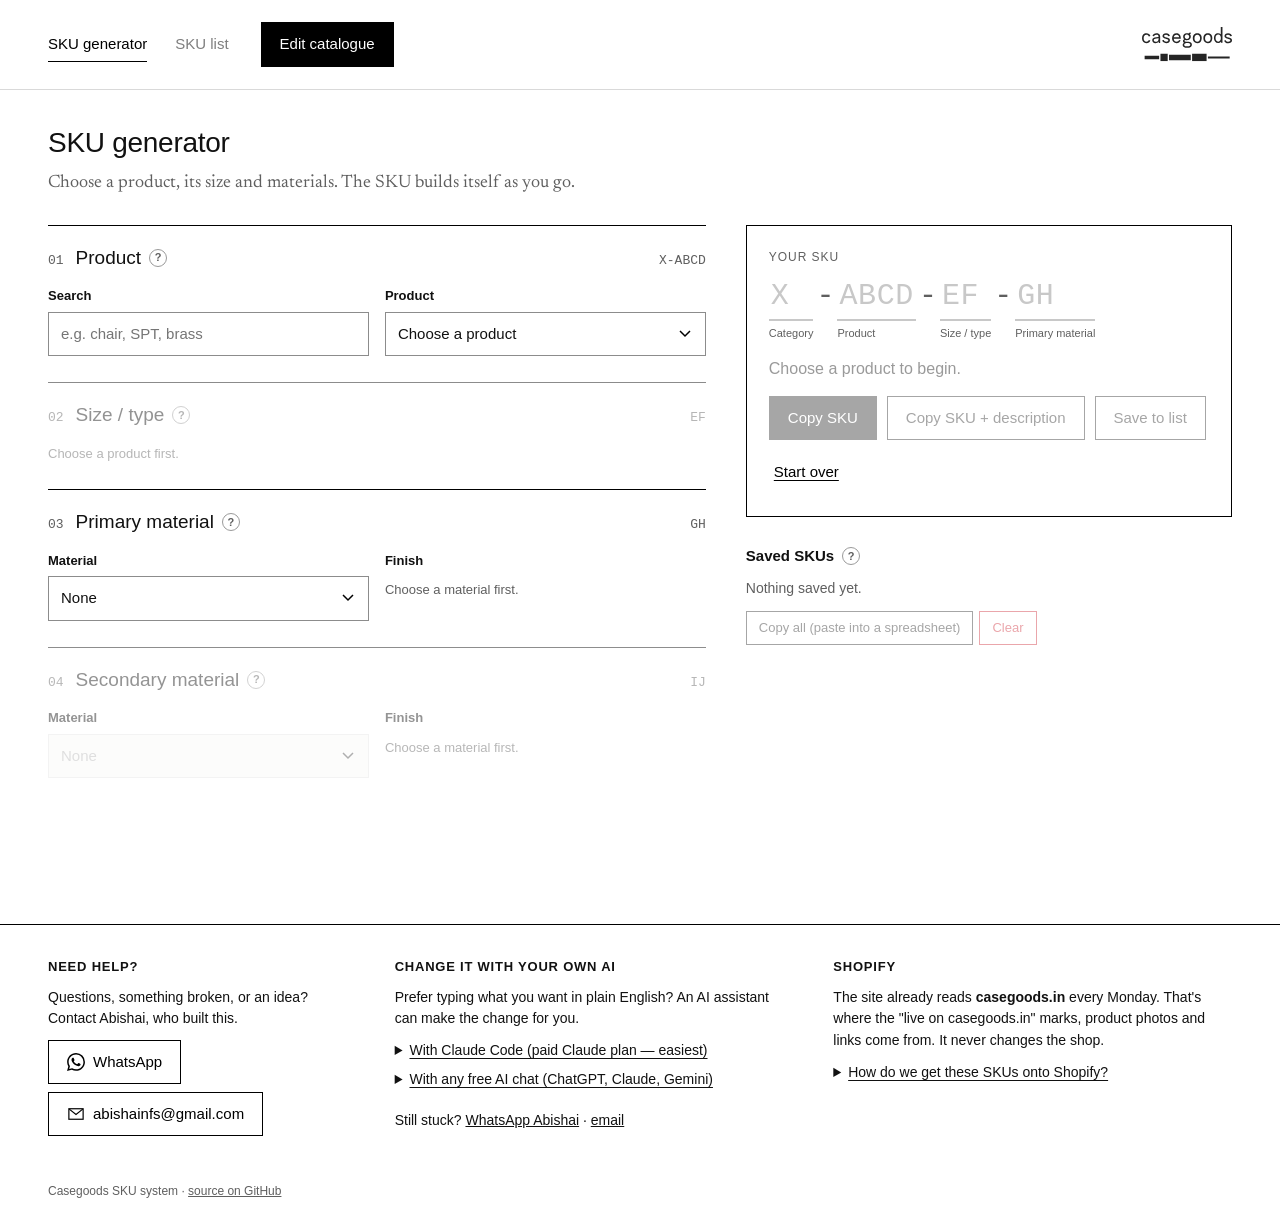
==== commit 34b0b148: "Help footer, partial shop matches, clearer names, fewer buttons - Footer on every page: contact Abis" ====
--- a/index.html
+++ b/index.html
@@ -3,14 +3,14 @@
 <head>
   <meta charset="UTF-8">
   <meta name="viewport" content="width=device-width, initial-scale=1.0">
-  <title>Casegoods SKUs</title>
-  <link rel="icon" href="Casegoods_Logo.png">
+  <title>Casegoods SKU generator</title>
+  <link rel="icon" href="favicon.ico" sizes="any">
   <link rel="preconnect" href="https://fonts.googleapis.com">
   <link rel="preconnect" href="https://fonts.gstatic.com" crossorigin>
   <link href="https://fonts.googleapis.com/css2?family=Inter:wght@400;500;600&family=Newsreader:ital,opsz,wght@0,6..72,400;1,6..72,400&display=swap" rel="stylesheet">
   <link rel="stylesheet" href="styles.css">
   <style>
-    /* ----- Make a SKU ----- */
+    /* ----- SKU generator ----- */
     .make { display: grid; grid-template-columns: minmax(0, 1fr); gap: 28px; }
     @media (min-width: 960px) { .make { grid-template-columns: minmax(0, 1.15fr) minmax(360px, .85fr); gap: 40px; align-items: start; } .result-col { position: sticky; top: 110px; } }
     .step { border-top: 1px solid var(--ink); padding: 18px 0 26px; }
@@ -86,7 +86,7 @@
   <div class="inner">
     <a class="brand" href="index.html" aria-label="Casegoods SKUs — home"><img src="logo.svg" alt="Casegoods" onerror="this.onerror=null;this.src='Casegoods_Logo.png'"></a>
     <nav class="nav" aria-label="Main">
-      <button data-view="make" class="active">Make a SKU</button>
+      <button data-view="make" class="active">SKU generator</button>
       <button data-view="list">SKU list</button>
       <a class="nav-cta" href="editor.html">Edit catalogue</a>
     </nav>
@@ -98,7 +98,7 @@
 
   <!-- =========================================================== MAKE -->
   <section id="view-make">
-    <h1>Make a SKU</h1>
+    <h1>SKU generator</h1>
     <p class="lede">Choose a product, its size and materials. The SKU builds itself as you go.</p>
 
     <div class="make">
@@ -169,8 +169,7 @@
           <div style="overflow-x:auto"><table class="table"><tbody id="savedBody"></tbody></table></div>
           <p id="savedEmpty" class="muted" style="font-size:14px;margin:0">Nothing saved yet.</p>
           <div class="saved-tools">
-            <button class="btn btn-small" id="copyAllBtn">Copy all</button>
-            <button class="btn btn-small" id="downloadBtn">Download for Excel (CSV)</button>
+            <button class="btn btn-small" id="copyAllBtn" title="Copies every saved SKU with its description — paste straight into Excel or Google Sheets (two columns).">Copy all (paste into a spreadsheet)</button>
             <button class="btn btn-small btn-danger" id="clearBtn">Clear</button>
           </div>
         </div>
@@ -189,7 +188,6 @@
         <input type="search" id="bookSearch" placeholder="e.g. chair, SPT, brass — or F-RTT-01-T1-M0" autocomplete="off">
       </div>
       <button class="btn" id="bulkToggle" aria-expanded="false">Check a list of SKUs</button>
-      <button class="btn" id="exportBtn" title="Every product and size, with category, status, notes and links — for price lists, exhibition sheets or stock takes.">Download as spreadsheet</button>
     </div>
     <div id="skuResult"></div>
 
@@ -201,7 +199,6 @@
           <textarea id="checkInput" placeholder="F-RTT-01-T1-M0&#10;o-tbl-02-h1&#10;L-0TL-01"></textarea>
           <div class="btn-row" style="margin-top:12px">
             <button class="btn btn-primary" id="checkBtn">Check</button>
-            <button class="btn" id="checkDownload" disabled>Download results</button>
             <button class="btn btn-link" id="checkClear">Clear</button>
           </div>
         </div>
@@ -220,12 +217,14 @@
     <div class="filters" id="filters" role="group" aria-label="Show"></div>
     <label style="margin-top:4px;font-weight:400"><input type="checkbox" id="bookRetired"> Show retired products</label>
     <div id="book"></div>
+    <p class="muted" style="font-size:13px;margin-top:28px">Need the whole list in Excel? <button class="btn-link" id="exportBtn" style="font:inherit;background:none;border:0;padding:0;cursor:pointer;text-decoration:underline;color:inherit">Download it as a spreadsheet</button>.</p>
   </section>
 </main>
 
 <div class="toast" id="toast" role="status" aria-live="polite"></div>
 
 <script src="sku-core.js"></script>
+<script src="footer.js" defer></script>
 <script>
 (function () {
   'use strict';
@@ -272,6 +271,19 @@
   };
   const today = () => new Date().toISOString().slice(0, 10);
   const productByCode = (code) => catalog.products.find((p) => p.code === code);
+
+  /** Is this SKU (or the start of one, e.g. F-RTT-01) on casegoods.in? */
+  const shopMatch = (sku) => {
+    if (!sku) return null;
+    if (store.skus[sku]) return { exact: true, n: 1, url: store.skus[sku].url, label: `${store.skus[sku].product}, ${store.skus[sku].variant}` };
+    const keys = Object.keys(store.skus).filter((k) => k.startsWith(sku + '-'));
+    if (!keys.length) return null;
+    const first = store.skus[keys[0]];
+    return { exact: false, n: keys.length, url: first.url.split('?')[0], label: first.product };
+  };
+  const shopLink = (m, short) => m.exact
+    ? h('a', { href: m.url, target: '_blank', rel: 'noopener' }, short ? 'Yes ↗' : m.label)
+    : h('a', { href: m.url, target: '_blank', rel: 'noopener', title: 'This SKU without materials. The shop lists it with materials added.' }, short ? `Yes, ${m.n} variant${m.n > 1 ? 's' : ''} ↗` : `${m.label} (${m.n} variant${m.n > 1 ? 's' : ''} with materials)`);
 
   // ---------------------------------------------------------------- views
   const show = (view) => {
@@ -409,9 +421,10 @@
     history.replaceState(null, '', '#' + r.sku);
 
     // Is it on the online shop? Is the shop using the same thing with the materials the other way round?
-    const onShop = store.skus[r.sku];
+    const onShop = shopMatch(r.sku);
     if (onShop) {
-      live.append(h('span', { class: 'ok' }, '● '), 'Live on casegoods.in — ', h('a', { href: onShop.url, target: '_blank', rel: 'noopener' }, `${onShop.product}, ${onShop.variant}`));
+      live.append(h('span', { class: 'ok' }, '● '), onShop.exact ? 'Live on casegoods.in — ' : 'On casegoods.in — ', shopLink(onShop),
+        onShop.exact ? '' : h('span', { class: 'muted' }, ' · add the materials to match one exactly'));
     } else if (sel.mat1 && sel.mat2) {
       const swapped = r.sku.split('-'); [swapped[3], swapped[4]] = [swapped[4], swapped[3]];
       const alt = swapped.join('-');
@@ -447,7 +460,7 @@
         h('button', { class: 'btn btn-small btn-link', onclick: () => copyText(s.sku) }, 'Copy'),
         h('button', { class: 'btn btn-small btn-link', title: 'Remove', 'aria-label': 'Remove', onclick: () => { saved.splice(idx, 1); save(SAVED_KEY, saved); renderSaved(); } }, '✕')))));
     $('savedEmpty').classList.toggle('hidden', saved.length > 0);
-    ['copyAllBtn', 'downloadBtn', 'clearBtn'].forEach((id) => ($(id).disabled = !saved.length));
+    ['copyAllBtn', 'clearBtn'].forEach((id) => ($(id).disabled = !saved.length));
   };
   $('saveBtn').onclick = () => {
     if (!current) return;
@@ -458,7 +471,6 @@
   $('copyBtn').onclick = () => current && copyText(current.sku);
   $('copyBothBtn').onclick = () => current && copyText(`${current.sku}\t${current.description}`, `${current.sku} + description`);
   $('copyAllBtn').onclick = () => copyText(saved.map((s) => `${s.sku}\t${s.description}`).join('\n'), `${saved.length} SKUs`);
-  $('downloadBtn').onclick = () => downloadCsv(`casegoods-skus-${today()}.csv`, [['SKU', 'Description', 'Saved']].concat(saved.map((s) => [s.sku, s.description, (s.date || '').slice(0, 10)])));
   $('clearBtn').onclick = () => { if (confirm('Remove all saved SKUs from this browser?')) { saved = []; save(SAVED_KEY, saved); renderSaved(); } };
   $('resetBtn').onclick = () => {
     $('search').value = ''; sel.product = ''; fillProducts(); pickProduct('');
@@ -486,7 +498,7 @@
     const body = $('checkBody'); body.innerHTML = '';
     checkRows.forEach((r) => {
       const status = !r.ok ? ['✕', 'err', 'Problem'] : r.warnings.filter((w) => !/^Read as/.test(w)).length ? ['!', 'warn', 'Check'] : ['✓', 'ok', 'Valid'];
-      const onShop = r.ok && store.skus[r.sku];
+      const onShop = r.ok && shopMatch(r.sku);
       body.append(h('tr', {},
         h('td', { class: status[1], title: status[2], style: 'font-weight:700' }, status[0]),
         h('td', {}, r.sku || r.input, r.sku !== r.input.trim() ? h('div', { class: 'muted', style: 'font-size:12px' }, `typed: ${r.input}`) : null),
@@ -495,7 +507,7 @@
           r.errors.map((e) => h('div', { class: 'why' }, e)),
           r.warnings.filter((w) => !/^Read as/.test(w)).map((w) => h('div', { class: 'why w' }, w)),
           r.suggestions.map((s) => h('div', { style: 'margin-top:6px' }, 'Did you mean ', h('button', { class: 'btn btn-small', onclick: () => setFromSku(s) }, s), '?'))),
-        h('td', { style: 'font-size:13px' }, onShop ? h('a', { href: onShop.url, target: '_blank', rel: 'noopener' }, 'Yes ↗') : h('span', { class: 'muted' }, r.ok ? 'No' : '')),
+        h('td', { style: 'font-size:13px' }, onShop ? shopLink(onShop, true) : h('span', { class: 'muted' }, r.ok ? 'No' : '')),
         h('td', {}, r.ok ? h('button', { class: 'btn btn-small', onclick: () => setFromSku(r.sku) }, 'Open') : null)));
     });
     $('checkTable').classList.toggle('hidden', !checkRows.length);
@@ -504,14 +516,11 @@
     if (checkRows.length) $('checkSummary').append(
       h('span', {}, `${checkRows.length} checked`), h('span', { class: 'ok' }, `${ok} valid`),
       checkRows.length - ok ? h('span', { class: 'err' }, `${checkRows.length - ok} with problems`) : '');
-    $('checkDownload').disabled = !checkRows.length;
   };
   let checkTimer;
   $('checkInput').addEventListener('input', () => { clearTimeout(checkTimer); checkTimer = setTimeout(runCheck, 300); });
   $('checkBtn').onclick = runCheck;
   $('checkClear').onclick = () => { $('checkInput').value = ''; runCheck(); };
-  $('checkDownload').onclick = () => downloadCsv(`casegoods-sku-check-${today()}.csv`, [['As typed', 'SKU', 'Valid', 'Meaning', 'Problems', 'On casegoods.in']]
-    .concat(checkRows.map((r) => [r.input, r.sku, r.ok ? 'yes' : 'no', r.description, r.errors.concat(r.warnings.filter((w) => !/^Read as/.test(w)), r.suggestions.map((s) => `Did you mean ${s}?`)).join(' '), r.ok && store.skus[r.sku] ? 'yes' : ''])));
 
   // ---------------------------------------------------------------- SKU LIST (search, filters, single + bulk check)
   let filter = '';   // '' = everything, a category code, or 'materials'
@@ -534,16 +543,16 @@
     const card = h('div', { class: 'sku-card' + (r.ok ? '' : ' bad') });
     const segs = h('div', { class: 'sku-segs' });
     renderSegs(r.segments.map((x) => x.code), r.segments.map((x) => (x.ok ? x.meaning : '✕ ' + x.meaning)), segs, true);
-    const onShop = r.ok && store.skus[r.sku];
+    const onShop = r.ok && shopMatch(r.sku);
     card.append(...[
       h('p', { class: 'eyebrow' }, r.ok ? '✓ Valid SKU' : '✕ Not a valid SKU'), segs,
       r.ok ? h('p', { class: 'desc', style: 'margin-bottom:8px' }, r.description) : null,
       r.errors.map((e) => h('div', { class: 'why' }, e)),
       r.warnings.filter((w) => !/^Read as/.test(w)).map((w) => h('div', { class: 'why w' }, w)),
-      onShop ? h('p', { class: 'live', style: 'margin:8px 0 0' }, h('span', { class: 'ok' }, '● '), 'Live on casegoods.in — ', h('a', { href: onShop.url, target: '_blank', rel: 'noopener' }, `${onShop.product}, ${onShop.variant}`)) : null,
+      onShop ? h('p', { class: 'live', style: 'margin:8px 0 0' }, h('span', { class: 'ok' }, '● '), onShop.exact ? 'Live on casegoods.in — ' : 'On casegoods.in — ', shopLink(onShop)) : null,
       h('div', { class: 'btn-row', style: 'margin-top:14px' },
         r.ok ? h('button', { class: 'btn btn-small', onclick: () => copyText(r.sku) }, 'Copy') : null,
-        r.ok ? h('button', { class: 'btn btn-small', onclick: () => setFromSku(r.sku) }, 'Open in Make a SKU') : null,
+        r.ok ? h('button', { class: 'btn btn-small', onclick: () => setFromSku(r.sku) }, 'Open in SKU generator') : null,
         r.suggestions.map((sug) => h('button', { class: 'btn btn-small btn-primary', onclick: () => { $('bookSearch').value = sug; renderBook(); } }, `Did you mean ${sug}?`)))].flat().filter(Boolean));
     box.append(card);
     return r;
@@ -572,7 +581,7 @@
             p.bespoke ? h('span', { class: 'retired-tag', style: 'border-color:var(--ink);color:var(--ink)', title: 'Bespoke / one-off / prototype — not in the regular catalogue yet.' }, 'Bespoke') : null,
             p.notes ? h('div', { class: 'muted', style: 'font-size:13px' }, p.notes) : null,
             h('div', { style: 'font-size:13px' },
-              h('a', { href: '#' + SkuCore.categoryCodeFor(catalog, p) + '-' + p.code + '-' + SkuCore.sizesFor(p)[0].code, class: 'muted' }, 'Make'), ' · ',
+              h('a', { href: '#' + p.code, class: 'muted', title: 'Opens the SKU generator with this product already chosen — just pick the size and materials.' }, 'Generate a SKU'), ' · ',
               store.products[p.code] ? [h('a', { href: store.products[p.code].url, target: '_blank', rel: 'noopener', class: 'muted' }, 'casegoods.in ↗'), ' · '] : null,
               p.link ? [h('a', { href: p.link, target: '_blank', rel: 'noopener', class: 'muted' }, 'Files ↗'), ' · '] : null,
               h('a', { href: 'editor.html#' + p.code, class: 'muted' }, 'Edit'))),
@@ -651,6 +660,8 @@
       const sku = decodeURIComponent(location.hash.slice(1));
       if (sku === 'list' || sku === 'book') return show('list');
       if (sku === 'check') { show('list'); return toggleBulk(true); }
+      const byCode = sku && productByCode(sku.toUpperCase());
+      if (byCode) { $('search').value = ''; sel.product = byCode.code; fillProducts(); pickProduct(byCode.code); show('make'); window.scrollTo(0, 0); return; }
       if (sku && (!current || current.sku !== sku)) setFromSku(sku);
     };
     fromAddress();
--- a/styles.css
+++ b/styles.css
@@ -42,7 +42,8 @@
 
 /* ---------- header / navigation (shared by both pages; laid out like casegoods.in) ---------- */
 .site-header { background: var(--paper); position: sticky; top: 0; z-index: 20; border-bottom: 1px solid var(--line); }
-.site-header .inner { padding: 22px 48px; display: flex; align-items: center; gap: 32px; flex-wrap: wrap; }
+/* The header lines up with the page content below it. */
+.site-header .inner { max-width: 1280px; margin: 0 auto; padding: 22px 48px; display: flex; align-items: center; gap: 32px; flex-wrap: wrap; }
 .brand { display: block; flex: none; line-height: 0; order: 2; margin-left: auto; opacity: .85; }   /* logo takes a back seat, on the right */
 .brand img { width: 90px; height: auto; display: block; }
 .nav { display: flex; align-items: center; gap: 6px 28px; flex-wrap: wrap; order: 1; }
@@ -56,7 +57,7 @@
 .nav .nav-cta:hover { background: #333; }
 .nav .nav-cta.active { background: var(--paper); color: var(--ink); }
 
-.page { max-width: 1240px; margin: 0 auto; padding: 32px 48px 80px; }
+.page { max-width: 1280px; margin: 0 auto; padding: 32px 48px 80px; }
 @media (max-width: 900px) {
   .site-header .inner { padding: 16px 20px; gap: 12px 20px; }
   .page { padding: 24px 20px 64px; }
@@ -168,3 +169,21 @@
 .toast.visible { transform: translate(-50%, 0); visibility: visible; }
 
 details > summary { cursor: pointer; }
+
+/* ---------- footer (help, editing with your own AI, Shopify) ---------- */
+.site-footer { border-top: 1px solid var(--ink); margin-top: 40px; background: var(--paper); }
+.site-footer .inner { max-width: 1280px; margin: 0 auto; padding: 32px 48px 40px; display: grid; grid-template-columns: 1fr; gap: 28px; }
+@media (min-width: 900px) { .site-footer .inner { grid-template-columns: 1fr 1.3fr 1.3fr; gap: 40px; } }
+@media (max-width: 900px) { .site-footer .inner { padding: 28px 20px 36px; } }
+.site-footer h3 { font-size: 13px; letter-spacing: .06em; text-transform: uppercase; margin: 0 0 10px; }
+.site-footer p, .site-footer li { font-size: 14px; line-height: 1.55; }
+.site-footer p { margin: 0 0 10px; }
+.site-footer ol { margin: 6px 0 10px; padding-left: 18px; }
+.site-footer details > summary { font-size: 14px; text-decoration: underline; text-underline-offset: 3px; margin-bottom: 8px; }
+.site-footer details[open] > summary { margin-bottom: 10px; }
+.site-footer h4 { font-size: 14px; margin: 12px 0 2px; }
+.contact-links { display: flex; flex-wrap: wrap; gap: 8px; }
+.contact-links a { display: inline-flex; align-items: center; gap: 8px; }
+.contact-links svg { width: 18px; height: 18px; flex: none; }
+.footer-base { max-width: 1280px; margin: 0 auto; padding: 0 48px 28px; font-size: 12px; color: var(--muted); }
+@media (max-width: 900px) { .footer-base { padding: 0 20px 24px; } }
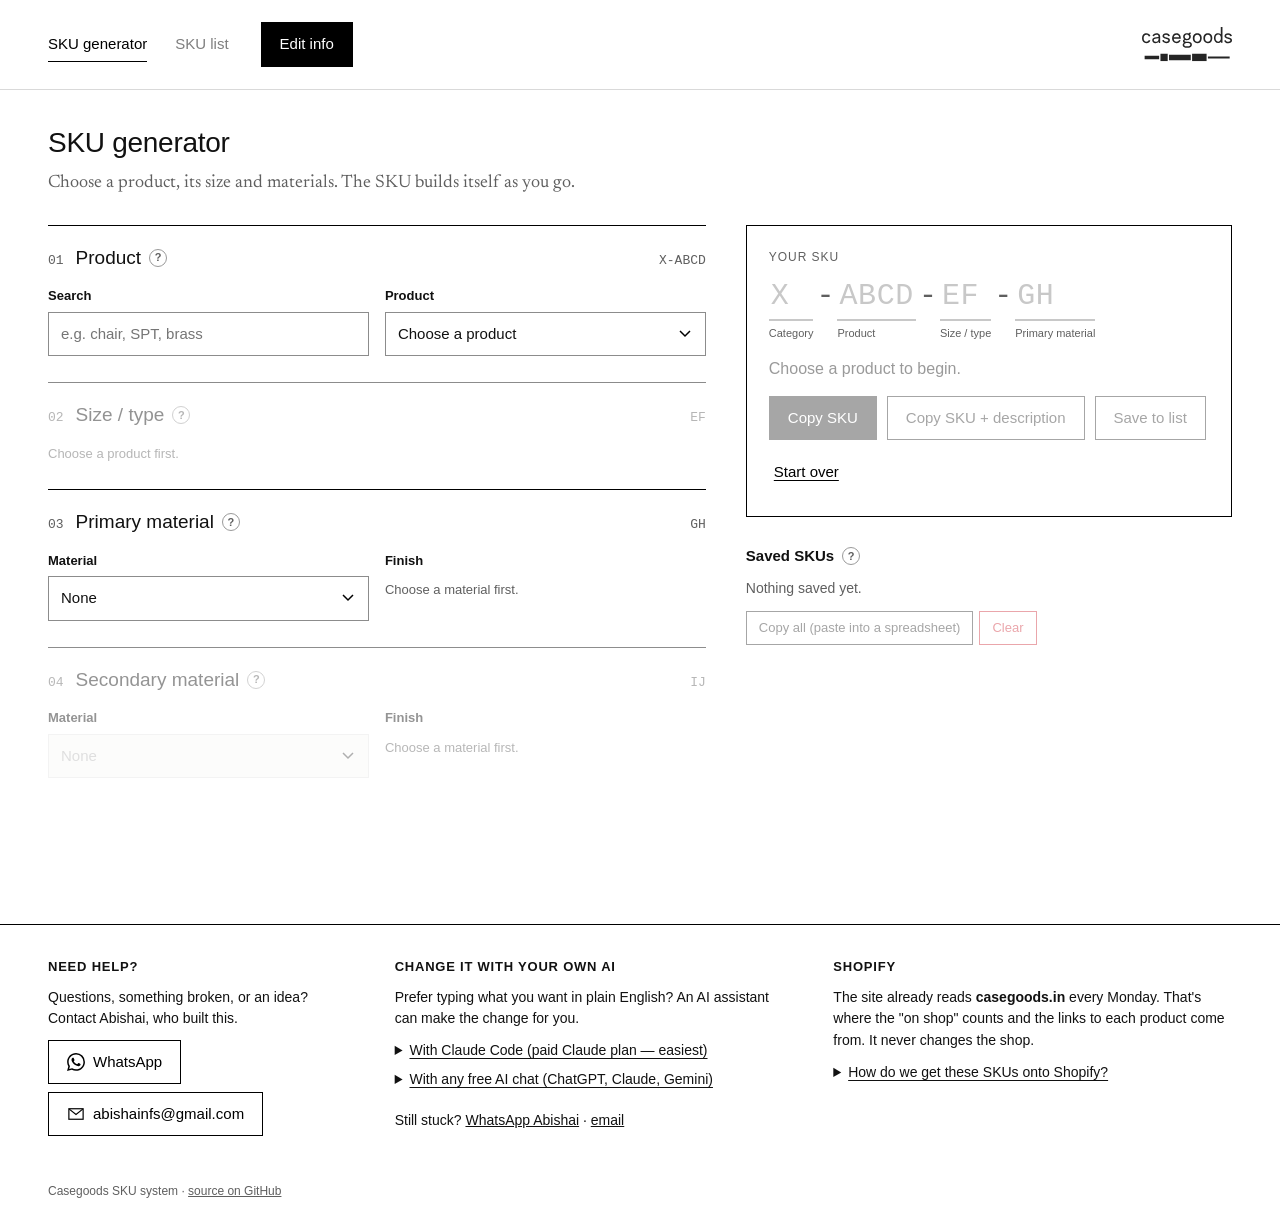
==== commit 14ffdf2d: ""Edit info", shorter shop counts, no product pictures, retired shown by default - The "Edit catalogu" ====
--- a/index.html
+++ b/index.html
@@ -23,7 +23,6 @@
     @media (min-width: 640px) { .grid2 { grid-template-columns: 1fr 1fr; } }
     .hint { font-size: 13px; color: var(--muted); margin: 8px 0 0; }
     .product-peek { display: flex; gap: 14px; align-items: center; margin-top: 14px; }
-    .product-peek img { width: 84px; height: 84px; object-fit: cover; background: var(--soft); flex: none; }
     .product-peek a { font-size: 14px; }
 
     /* result */
@@ -62,6 +61,13 @@
     .fchip[aria-pressed=true] { background: var(--ink); color: var(--paper); border-color: var(--ink); }
     .fchip .n { color: var(--faint); margin-left: 6px; font-size: 12px; }
     .fchip[aria-pressed=true] .n { color: #bbb; }
+    .search-hint { font-size: 14px; margin: 10px 0 0; display: flex; flex-wrap: wrap; gap: 6px; align-items: center; }
+    .search-hint:empty { display: none; }
+    #listHint { margin: -6px 0 16px; }
+    .was-tag { font-size: 12px; color: var(--muted); margin-left: 8px; font-style: italic; }
+    details.older { margin-top: 8px; font-size: 13px; color: var(--warn); }
+    details.older summary { cursor: pointer; }
+    details.older ul { margin: 6px 0 0; padding-left: 18px; }
     .sku-card { border: 1px solid var(--ink); padding: 18px 20px; margin-bottom: 24px; }
     .sku-card.bad { border-color: var(--danger); background: var(--paper) !important; }
     .sku-card .sku-segs { margin: 4px 0 12px; }
@@ -88,7 +94,7 @@
     <nav class="nav" aria-label="Main">
       <button data-view="make" class="active">SKU generator</button>
       <button data-view="list">SKU list</button>
-      <a class="nav-cta" href="editor.html">Edit catalogue</a>
+      <a class="nav-cta" href="editor.html">Edit info</a>
     </nav>
   </div>
 </header>
@@ -117,6 +123,7 @@
               <select id="product"></select>
             </div>
           </div>
+          <div id="searchHint" class="search-hint"></div>
           <div id="peek"></div>
         </div>
 
@@ -189,6 +196,7 @@
       </div>
       <button class="btn" id="bulkToggle" aria-expanded="false">Check a list of SKUs</button>
     </div>
+    <div id="listHint" class="search-hint"></div>
     <div id="skuResult"></div>
 
     <div id="bulk" class="panel soft hidden">
@@ -215,7 +223,7 @@
     </div>
 
     <div class="filters" id="filters" role="group" aria-label="Show"></div>
-    <label style="margin-top:4px;font-weight:400"><input type="checkbox" id="bookRetired"> Show retired products</label>
+    <label style="margin-top:4px;font-weight:400"><input type="checkbox" id="bookRetired" checked> Show retired products</label>
     <div id="book"></div>
     <p class="muted" style="font-size:13px;margin-top:28px">Need the whole list in Excel? <button class="btn-link" id="exportBtn" style="font:inherit;background:none;border:0;padding:0;cursor:pointer;text-decoration:underline;color:inherit">Download it as a spreadsheet</button>.</p>
   </section>
@@ -245,6 +253,7 @@
   let catalog = { categories: [], products: [] };
   let materials = [];
   let store = { products: {}, skus: {} };
+  let codeHistory = { changes: [] };   // what codes used to mean (code-history.json)
   let current = null;
 
   // ---------------------------------------------------------------- helpers
@@ -321,12 +330,27 @@
     s.innerHTML = '';
     s.append(h('option', { value: '' }, q ? 'Matching products…' : 'Choose a product'));
     let count = 0, only = null;
-    const matches = (p) => !q || `${p.code} ${p.name} ${p.notes || ''} ${(p.sizes || []).map((z) => z.name).join(' ')}`.toLowerCase().includes(q);
-    const group = (label, items) => {
+    // Search by name, old/other name, code or size — with "Did you mean…?" for typos.
+    const found = SkuCore.searchProducts(catalog, q);
+    const via = new Map(found.results.map((r) => [r.product.code, r]));
+    const matches = (p) => !q || via.has(p.code);
+    const label = (p) => {
+      const r = via.get(p.code);
+      return `${p.code}  ${p.name}${r && r.via === 'other name' ? `  (was ${r.matched})` : ''}`;
+    };
+    const group = (glabel, items) => {
       if (!items.length) return;
-      s.append(h('optgroup', { label }, items.map((p) => h('option', { value: p.code }, `${p.code}  ${p.name}`))));
+      s.append(h('optgroup', { label: glabel }, items.map((p) => h('option', { value: p.code }, label(p)))));
       count += items.length; only = items[0];
     };
+    const hint = $('searchHint'); hint.innerHTML = '';
+    if (q && !found.results.length && found.didYouMean.length) hint.append('Did you mean ',
+      ...found.didYouMean.map((d, i) => [i ? ' / ' : '', h('button', { type: 'button', class: 'btn btn-small', onclick: () => { $('search').value = d.matched; fillProducts(); } }, d.matched)]).flat(), '?');
+    else if (q && !found.results.length) hint.append('Nothing found. Try part of the name, the code (e.g. SPT) or a size.');
+    else if (q) {
+      const old = found.results.filter((r) => r.via === 'other name');
+      if (old.length) hint.append(...old.map((r) => h('div', {}, `"${r.matched}" is now called `, h('strong', {}, r.product.name), ` (${r.product.code}).`)));
+    }
     catalog.categories.forEach((c) => group(`${c.code} — ${c.name}`,
       catalog.products.filter((p) => !p.retired && !p.bespoke && p.category.trim().toLowerCase() === c.name.toLowerCase() && matches(p))));
     // Bespoke pieces, one-offs and prototypes: listed separately so nobody mistakes them for catalogue products.
@@ -349,12 +373,11 @@
     // Part names ("Frame", "Seat"...)
     $('m1Title').textContent = p && p.primaryPart ? `Primary material — ${p.primaryPart}` : 'Primary material';
     $('m2Title').textContent = p && p.secondaryPart ? `Secondary material — ${p.secondaryPart}` : 'Secondary material';
-    // Picture + link from the online shop
+    // Link to the product on the online shop, notes and files
     const peek = $('peek'); peek.innerHTML = '';
     const sp = p && store.products[p.code];
     if (p && (sp || p.notes || p.link || p.bespoke)) {
       peek.append(h('div', { class: 'product-peek' },
-        sp && (sp.thumb || sp.image) ? h('img', { src: sp.thumb || sp.image, alt: '', loading: 'lazy', onerror: function () { if (sp.image && this.src !== sp.image) this.src = sp.image; else this.remove(); } }) : null,
         h('div', {},
           h('div', {}, p.bespoke ? h('span', { class: 'stage-tag' }, 'Bespoke') : null, sp ? sp.title : p.name),
           p.notes ? h('div', { class: 'serif', style: 'font-size:16px;color:var(--muted)' }, p.notes) : null,
@@ -423,7 +446,7 @@
     // Is it on the online shop? Is the shop using the same thing with the materials the other way round?
     const onShop = shopMatch(r.sku);
     if (onShop) {
-      live.append(h('span', { class: 'ok' }, '● '), onShop.exact ? 'Live on casegoods.in — ' : 'On casegoods.in — ', shopLink(onShop),
+      live.append(h('span', { class: 'ok' }, '● '), onShop.exact ? 'This SKU is on casegoods.in — ' : 'On casegoods.in — ', shopLink(onShop),
         onShop.exact ? '' : h('span', { class: 'muted' }, ' · add the materials to match one exactly'));
     } else if (sel.mat1 && sel.mat2) {
       const swapped = r.sku.split('-'); [swapped[3], swapped[4]] = [swapped[4], swapped[3]];
@@ -488,7 +511,7 @@
     const lines = $('checkInput').value.split(/[\n,;\t]+/).map((s) => s.trim()).filter(Boolean);
     const seen = new Map();
     checkRows = lines.map((line) => {
-      const r = SkuCore.parseSku(catalog, materials, line);
+      const r = SkuCore.parseSku(catalog, materials, line, codeHistory);
       if (r.ok) {
         if (seen.has(r.sku)) r.warnings.push(`Listed twice (also line ${seen.get(r.sku)}).`);
         else seen.set(r.sku, lines.indexOf(line) + 1);
@@ -506,6 +529,7 @@
           r.ok ? h('span', { class: 'serif', style: 'font-size:16px' }, r.description) : null,
           r.errors.map((e) => h('div', { class: 'why' }, e)),
           r.warnings.filter((w) => !/^Read as/.test(w)).map((w) => h('div', { class: 'why w' }, w)),
+          r.history.length ? h('details', { class: 'older' }, h('summary', {}, `Older SKU? ${r.history.length === 1 ? 'One code' : 'Some codes'} here used to mean something else`), h('ul', {}, r.history.map((t) => h('li', {}, t)))) : null,
           r.suggestions.map((s) => h('div', { style: 'margin-top:6px' }, 'Did you mean ', h('button', { class: 'btn btn-small', onclick: () => setFromSku(s) }, s), '?'))),
         h('td', { style: 'font-size:13px' }, onShop ? shopLink(onShop, true) : h('span', { class: 'muted' }, r.ok ? 'No' : '')),
         h('td', {}, r.ok ? h('button', { class: 'btn btn-small', onclick: () => setFromSku(r.sku) }, 'Open') : null)));
@@ -539,7 +563,7 @@
   const renderSkuCard = (raw) => {
     const box = $('skuResult'); box.innerHTML = '';
     if (!looksLikeSku(raw)) return null;
-    const r = SkuCore.parseSku(catalog, materials, raw);
+    const r = SkuCore.parseSku(catalog, materials, raw, codeHistory);
     const card = h('div', { class: 'sku-card' + (r.ok ? '' : ' bad') });
     const segs = h('div', { class: 'sku-segs' });
     renderSegs(r.segments.map((x) => x.code), r.segments.map((x) => (x.ok ? x.meaning : '✕ ' + x.meaning)), segs, true);
@@ -549,7 +573,8 @@
       r.ok ? h('p', { class: 'desc', style: 'margin-bottom:8px' }, r.description) : null,
       r.errors.map((e) => h('div', { class: 'why' }, e)),
       r.warnings.filter((w) => !/^Read as/.test(w)).map((w) => h('div', { class: 'why w' }, w)),
-      onShop ? h('p', { class: 'live', style: 'margin:8px 0 0' }, h('span', { class: 'ok' }, '● '), onShop.exact ? 'Live on casegoods.in — ' : 'On casegoods.in — ', shopLink(onShop)) : null,
+      r.history.length ? h('details', { class: 'older' }, h('summary', {}, `Older SKU? ${r.history.length === 1 ? 'One code' : 'Some codes'} here used to mean something else`), h('ul', {}, r.history.map((t) => h('li', {}, t)))) : null,
+      onShop ? h('p', { class: 'live', style: 'margin:8px 0 0' }, h('span', { class: 'ok' }, '● '), onShop.exact ? 'This SKU is on casegoods.in — ' : 'On casegoods.in — ', shopLink(onShop)) : null,
       h('div', { class: 'btn-row', style: 'margin-top:14px' },
         r.ok ? h('button', { class: 'btn btn-small', onclick: () => copyText(r.sku) }, 'Copy') : null,
         r.ok ? h('button', { class: 'btn btn-small', onclick: () => setFromSku(r.sku) }, 'Open in SKU generator') : null,
@@ -568,17 +593,25 @@
     const showRetired = $('bookRetired').checked || !!parsed;
     const box = $('book'); box.innerHTML = '';
     const match = (...xs) => !q || xs.join(' ').toLowerCase().includes(q);
+    const found = q ? SkuCore.searchProducts(catalog, q, { includeRetired: true }) : null;
+    const foundBy = found ? new Map(found.results.map((r) => [r.product.code, r])) : null;
+    const listHint = $('listHint'); listHint.innerHTML = '';
+    if (found && !found.results.length && found.didYouMean.length) listHint.append('Did you mean ',
+      ...found.didYouMean.map((d, i) => [i ? ' / ' : '', h('button', { type: 'button', class: 'btn btn-small', onclick: () => { $('bookSearch').value = d.matched; renderBook(); } }, d.matched)]).flat(), '?');
     if (filter !== 'materials') catalog.categories.forEach((c) => {
       if (filter && filter !== c.code && filter !== 'bespoke') return;
       const items = catalog.products.filter((p) => p.category.trim().toLowerCase() === c.name.toLowerCase() && (showRetired || !p.retired)
         && (filter !== 'bespoke' || p.bespoke)
-        && (!onlyCode || p.code === onlyCode) && match(p.code, p.name, c.name, (p.sizes || []).map((s) => s.name).join(' ')));
+        && (!onlyCode || p.code === onlyCode) && (!found || foundBy.has(p.code) || match(c.name)));
       if (!items.length) return;
       box.append(h('div', { class: 'book-cat' }, h('h2', {}, h('span', { class: 'mono' }, c.code), c.name, h('span', { class: 'muted', style: 'font-size:13px;margin-left:auto' }, `${items.length}`)),
         items.map((p) => h('div', { class: 'book-item' },
           h('div', { class: 'code' }, p.code),
-          h('div', {}, p.name, p.retired ? h('span', { class: 'retired-tag', title: 'Not for new SKUs. The code stays reserved so it is never reused.' }, 'Retired') : null,
+          h('div', {}, p.name,
+            foundBy && foundBy.get(p.code) && foundBy.get(p.code).via === 'other name' ? h('span', { class: 'was-tag' }, `found as "${foundBy.get(p.code).matched}"`) : null,
+            p.retired ? h('span', { class: 'retired-tag', title: 'Not for new SKUs. The code stays reserved so it is never reused.' }, 'Retired') : null,
             p.bespoke ? h('span', { class: 'retired-tag', style: 'border-color:var(--ink);color:var(--ink)', title: 'Bespoke / one-off / prototype — not in the regular catalogue yet.' }, 'Bespoke') : null,
+            p.aka ? h('div', { class: 'muted', style: 'font-size:13px' }, `Also called: ${p.aka}`) : null,
             p.notes ? h('div', { class: 'muted', style: 'font-size:13px' }, p.notes) : null,
             h('div', { style: 'font-size:13px' },
               h('a', { href: '#' + p.code, class: 'muted', title: 'Opens the SKU generator with this product already chosen — just pick the size and materials.' }, 'Generate a SKU'), ' · ',
@@ -589,9 +622,9 @@
     });
     if (!filter || filter === 'materials') {
       const usedMats = parsed ? parsed.segments.slice(3).map((x) => x.code[0]) : null;
-      const mats = materials.filter((m) => (!usedMats || usedMats.includes(m.code)) && match(m.code, m.name, m.finishes.map((f) => f.name).join(' ')));
+      const mats = materials.filter((m) => (!usedMats || usedMats.includes(m.code)) && match(m.code, m.name, m.aka || '', m.finishes.map((f) => `${f.name} ${f.aka || ''}`).join(' ')));
       if (mats.length) box.append(h('div', { class: 'book-cat' }, h('h2', {}, 'Materials & finishes'),
-        mats.map((m) => h('div', { class: 'book-item' }, h('div', { class: 'code' }, m.code), h('div', {}, m.name),
+        mats.map((m) => h('div', { class: 'book-item' }, h('div', { class: 'code' }, m.code), h('div', {}, m.name, m.aka ? h('div', { class: 'muted', style: 'font-size:13px' }, `Also called: ${m.aka}`) : null),
           h('div', { class: 'vals' }, m.finishes.map((f) => h('span', {}, h('b', {}, m.code + f.code), f.name)))))));
     }
     if (!box.children.length) box.append(h('p', { class: 'muted', style: 'margin-top:24px' }, 'Nothing matches that search.'));
@@ -640,8 +673,8 @@
   (async () => {
     renderSaved(); renderSegs([], []);
     try {
-      const [p, m, s] = await Promise.all([getJson('products.json'), getJson('materials.json'), getJson('store.json', true)]);
-      catalog = p; materials = m; if (s && s.skus) store = s;
+      const [p, m, s, hist] = await Promise.all([getJson('products.json'), getJson('materials.json'), getJson('store.json', true), getJson('code-history.json', true)]);
+      catalog = p; materials = m; if (s && s.skus) store = s; if (hist && hist.changes) codeHistory = hist;
     } catch (e) {
       banner([e.message], true);
       ['search', 'product', 'mat1', 'mat2'].forEach((id) => ($(id).disabled = true));
